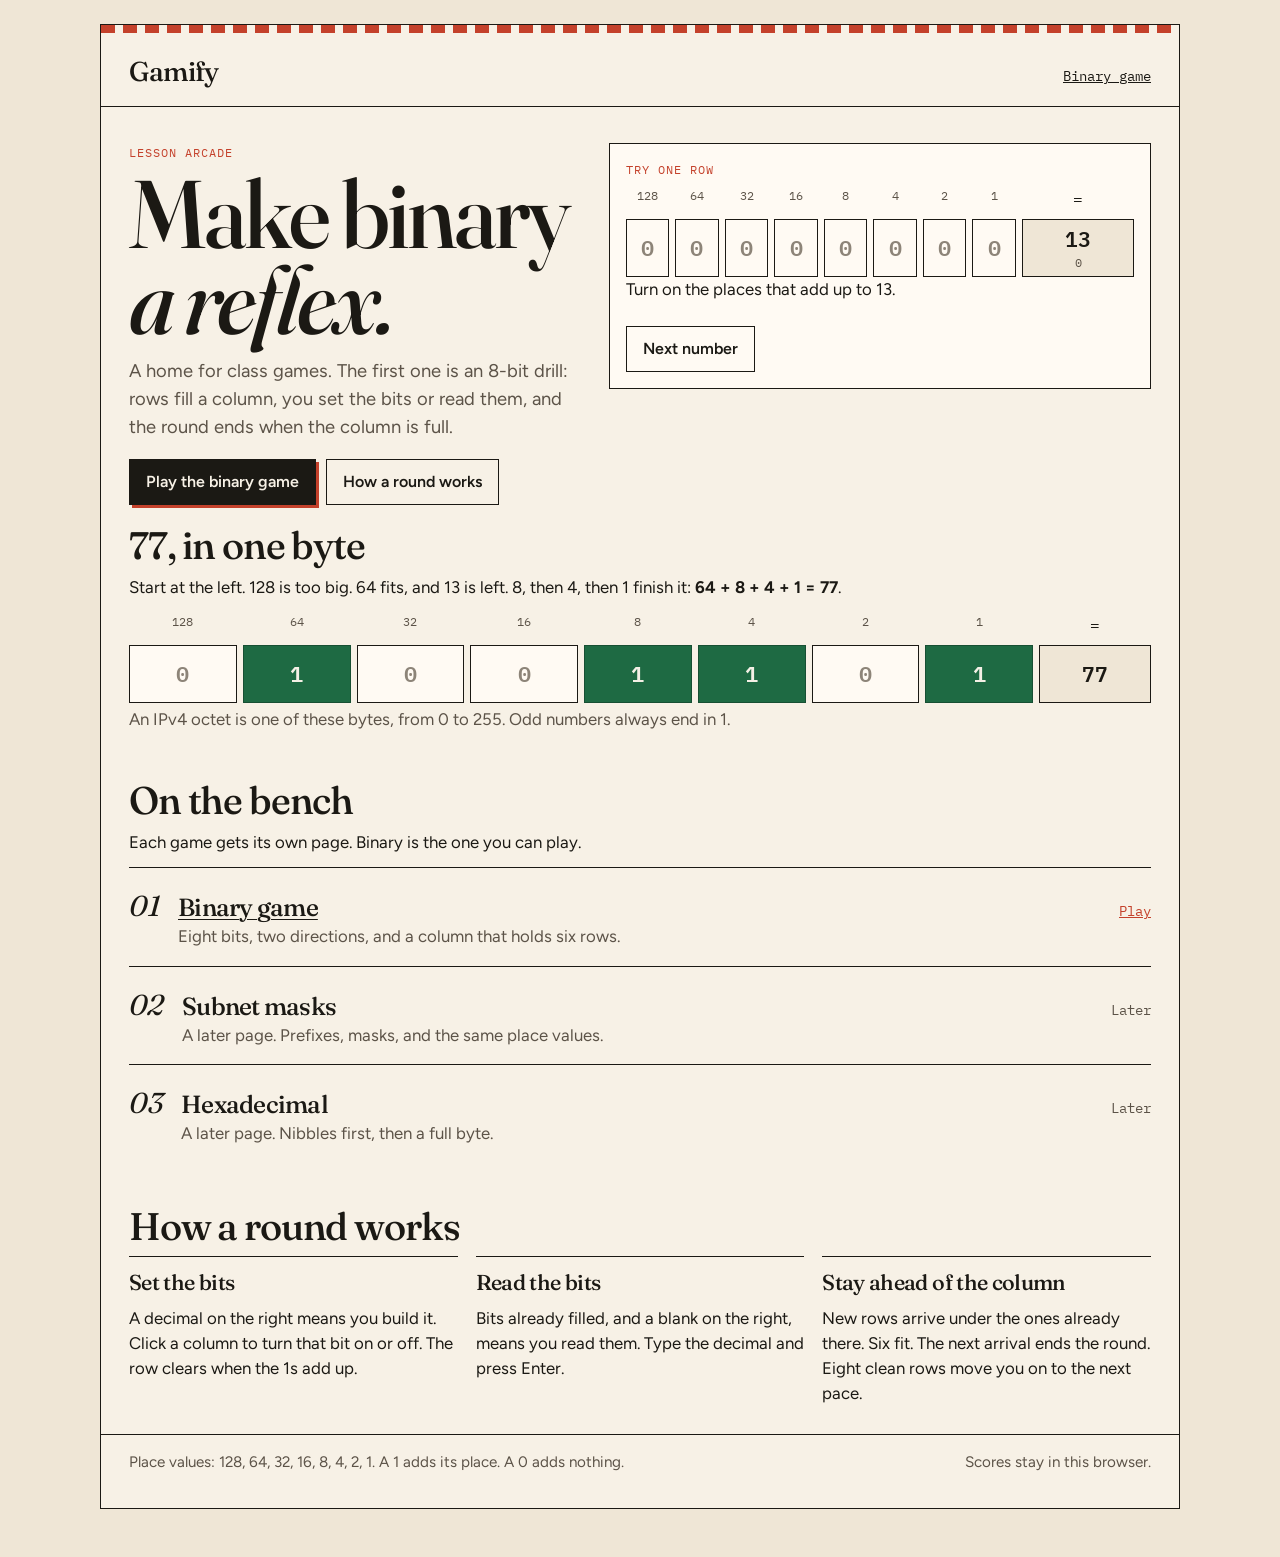
==== index.html @ 8084e0fa "Teach the binary drill on every miss. A wrong pattern stays up with the working written out and one " ====
<!DOCTYPE html>
<html lang="en">
<head>
  <meta charset="utf-8">
  <meta name="viewport" content="width=device-width, initial-scale=1">
  <title>Gamify — lesson games</title>
  <meta name="description" content="Gamify is a home for class games. Start with the 8-bit binary drill: set the bits or read them before the column fills.">
  <link rel="icon" href="favicon.svg" type="image/svg+xml">
  <link rel="preconnect" href="https://fonts.googleapis.com">
  <link rel="preconnect" href="https://fonts.gstatic.com" crossorigin>
  <link href="https://fonts.googleapis.com/css2?family=Figtree:wght@400;600&family=Fraunces:ital,opsz,wght@0,9..144,500;0,9..144,700;1,9..144,500&family=IBM+Plex+Mono:wght@500;600&display=swap" rel="stylesheet">
  <link rel="stylesheet" href="css/site.css">
</head>
<body>
  <a class="skip" href="#try">Skip to the try-it row</a>
  <div class="shell">
    <header class="mast">
      <a class="brand" href="./">Gamify</a>
      <nav aria-label="Lessons">
        <a href="binary/">Binary game</a>
      </nav>
    </header>

    <main>
      <section class="hero">
        <div>
          <p class="kicker">Lesson arcade</p>
          <h1>Make binary <em>a reflex.</em></h1>
          <p class="deck">A home for class games. The first one is an 8-bit drill: rows fill a column, you set the bits or read them, and the round ends when the column is full.</p>
          <div class="actions">
            <a class="button" href="binary/">Play the binary game</a>
            <a class="button secondary" href="#rules">How a round works</a>
          </div>
          <p id="landing-best" class="best-line" hidden></p>
        </div>

        <div class="appliance" id="try">
          <p class="kicker">Try one row</p>
          <div class="ruler" id="demo-ruler" aria-hidden="true"></div>
          <div class="row" id="demo-row"></div>
          <p id="demo-note">Click a bit. A 1 adds its place value.</p>
          <button type="button" class="button secondary" id="demo-next">Next number</button>
        </div>
      </section>

      <section class="section" id="worked">
        <h2>77, in one byte</h2>
        <p>Start at the left. 128 is too big. 64 fits, and 13 is left. 8, then 4, then 1 finish it: <strong>64 + 8 + 4 + 1 = 77</strong>.</p>
        <div class="byte-block">
          <div class="ruler" aria-hidden="true">
            <span class="place">128</span>
            <span class="place">64</span>
            <span class="place">32</span>
            <span class="place">16</span>
            <span class="place">8</span>
            <span class="place">4</span>
            <span class="place">2</span>
            <span class="place">1</span>
            <span class="eq">=</span>
          </div>
          <div class="row static" role="img" aria-label="77 in binary is 0100 1101, which is 64 plus 8 plus 4 plus 1">
            <span class="bit">0</span>
            <span class="bit on">1</span>
            <span class="bit">0</span>
            <span class="bit">0</span>
            <span class="bit on">1</span>
            <span class="bit on">1</span>
            <span class="bit">0</span>
            <span class="bit on">1</span>
            <div class="ticket"><strong class="target">77</strong></div>
          </div>
        </div>
        <p class="caption">An IPv4 octet is one of these bytes, from 0 to 255. Odd numbers always end in 1.</p>
      </section>

      <section class="section" aria-labelledby="bench-title">
        <h2 id="bench-title">On the bench</h2>
        <p>Each game gets its own page. Binary is the one you can play.</p>
        <ol class="bench">
          <li>
            <span class="index">01</span>
            <div>
              <h3><a href="binary/">Binary game</a></h3>
              <p>Eight bits, two directions, and a column that holds six rows.</p>
            </div>
            <a class="go" href="binary/">Play</a>
          </li>
          <li>
            <span class="index">02</span>
            <div>
              <h3>Subnet masks</h3>
              <p>A later page. Prefixes, masks, and the same place values.</p>
            </div>
            <span class="later">Later</span>
          </li>
          <li>
            <span class="index">03</span>
            <div>
              <h3>Hexadecimal</h3>
              <p>A later page. Nibbles first, then a full byte.</p>
            </div>
            <span class="later">Later</span>
          </li>
        </ol>
      </section>

      <section class="section rules" id="rules">
        <h2>How a round works</h2>
        <ol class="steps">
          <li>
            <strong>Set the bits</strong>
            A decimal on the right means you build it. Click a column to turn that bit on or off. The row clears when the 1s add up.
          </li>
          <li>
            <strong>Read the bits</strong>
            Bits already filled, and a blank on the right, means you read them. Type the decimal and press Enter.
          </li>
          <li>
            <strong>Stay ahead of the column</strong>
            New rows arrive under the ones already there. Six fit. The next arrival ends the round. Eight clean rows move you on to the next pace.
          </li>
        </ol>
      </section>
    </main>

    <footer class="colophon">
      <p>Place values: 128, 64, 32, 16, 8, 4, 2, 1. A 1 adds its place. A 0 adds nothing.</p>
      <p>Scores stay in this browser.</p>
    </footer>
  </div>
  <noscript>The try-it row and the game need JavaScript. The worked example above still shows how 77 is written in binary.</noscript>
  <script src="js/binary-logic.js"></script>
  <script src="js/landing.js"></script>
</body>
</html>
---- css/site.css ----
:root {
  --paper: #efe6d6;
  --sheet: #f7f1e6;
  --ink: #1b1914;
  --ink-soft: #5c5348;
  --stamp: #c4412b;
  --moss: #1e6a43;
  --moss-ink: #f4f0e6;
  --ticket: #fffaf3;
  --line: rgba(27, 25, 20, 0.16);
  --serif: "Fraunces", "Iowan Old Style", Palatino, "Palatino Linotype", serif;
  --sans: Figtree, "Avenir Next", "Segoe UI", sans-serif;
  --mono: "IBM Plex Mono", ui-monospace, "SFMono-Regular", Menlo, Consolas, monospace;
  color-scheme: light;
}

*,
*::before,
*::after {
  box-sizing: border-box;
}

[hidden] {
  display: none !important;
}

html {
  scroll-behavior: smooth;
}

body {
  margin: 0;
  background: var(--paper);
  color: var(--ink);
  font-family: var(--sans);
  font-size: 1.05rem;
  line-height: 1.5;
}

::selection {
  background: #f0c1b6;
  color: var(--ink);
}

:focus {
  outline: none;
}

:focus-visible {
  outline: 3px solid var(--stamp);
  outline-offset: 2px;
}

button,
input {
  font: inherit;
  color: inherit;
}

.skip {
  position: absolute;
  left: 12px;
  top: 12px;
  z-index: 10;
  padding: 8px 12px;
  background: var(--ink);
  color: var(--sheet);
  transform: translateY(-150%);
}

.skip:focus {
  transform: none;
}

.shell {
  max-width: 1080px;
  margin: 24px auto 48px;
  background: var(--sheet);
  border: 1.5px solid var(--ink);
  position: relative;
}

.shell::before {
  content: "";
  display: block;
  height: 8px;
  background: repeating-linear-gradient(90deg, var(--stamp) 0 14px, transparent 14px 22px);
}

.mast {
  display: flex;
  justify-content: space-between;
  align-items: baseline;
  gap: 16px;
  padding: 18px 28px 14px;
  border-bottom: 1.5px solid var(--ink);
}

.brand {
  font-family: var(--serif);
  font-size: 1.7rem;
  font-weight: 500;
  letter-spacing: -0.03em;
  color: var(--ink);
  text-decoration: none;
}

.mast nav {
  display: flex;
  gap: 16px;
  font-family: var(--mono);
  font-size: 0.85rem;
}

.mast a {
  color: var(--ink);
}

.mast a[aria-current="page"] {
  color: var(--stamp);
}

.kicker {
  margin: 0 0 8px;
  font-family: var(--mono);
  font-size: 0.78rem;
  letter-spacing: 0.08em;
  text-transform: uppercase;
  color: var(--stamp);
}

h1,
h2,
h3 {
  font-family: var(--serif);
  font-weight: 500;
  letter-spacing: -0.03em;
  line-height: 1.05;
}

h2 {
  margin: 0 0 10px;
  font-size: clamp(1.8rem, 3vw, 2.5rem);
}

h3 {
  margin: 0 0 4px;
  font-size: 1.55rem;
}

p {
  margin: 0 0 12px;
}

.hero {
  display: grid;
  grid-template-columns: minmax(0, 0.9fr) minmax(0, 1.1fr);
  gap: 36px;
  align-items: start;
  padding: 36px 28px 12px;
}

.hero h1 {
  margin: 0 0 16px;
  font-size: clamp(3.4rem, 8vw, 6rem);
  line-height: 0.9;
}

.hero h1 em {
  font-style: italic;
  font-weight: 500;
}

.deck {
  max-width: 38rem;
  font-size: 1.15rem;
  color: var(--ink-soft);
}

.actions {
  display: flex;
  flex-wrap: wrap;
  gap: 10px;
  margin-top: 18px;
}

.button {
  display: inline-flex;
  align-items: center;
  justify-content: center;
  min-height: 46px;
  padding: 0 16px;
  border: 1.5px solid var(--ink);
  background: var(--ink);
  color: var(--sheet);
  text-decoration: none;
  font-family: var(--sans);
  font-weight: 600;
  font-size: 1rem;
  box-shadow: 3px 3px 0 var(--stamp);
  cursor: pointer;
  touch-action: manipulation;
}

.button.secondary,
a.button.secondary {
  background: transparent;
  color: var(--ink);
  box-shadow: none;
}

.button:disabled {
  opacity: 0.4;
  cursor: not-allowed;
  box-shadow: none;
}

.best-line {
  margin-top: 14px;
  font-family: var(--mono);
  font-size: 0.85rem;
}

.tips,
.rules,
.section {
  padding: 8px 28px 28px;
}

.byte-block {
  overflow-x: auto;
  margin: 12px 0 4px;
}

.appliance {
  border: 1.5px solid var(--ink);
  background: var(--ticket);
  padding: 16px;
  overflow-x: auto;
}

.appliance .button {
  margin-top: 12px;
}

.section-head {
  padding: 12px 28px 0;
}

.bench {
  list-style: none;
  margin: 0;
  padding: 0 0 8px;
}

.bench li {
  display: grid;
  grid-template-columns: auto minmax(0, 1fr) auto;
  gap: 18px;
  align-items: baseline;
  border-top: 1.5px solid var(--ink);
  padding: 16px 0;
}

.bench .index {
  font-family: var(--serif);
  font-style: italic;
  font-size: 1.8rem;
}

.bench h3 a {
  color: var(--ink);
  text-decoration-thickness: 1px;
  text-underline-offset: 3px;
}

.bench p {
  margin: 0;
  color: var(--ink-soft);
}

.go,
.later {
  font-family: var(--mono);
  font-size: 0.85rem;
}

.go {
  color: var(--stamp);
}

.later {
  color: var(--ink-soft);
}

.steps {
  display: grid;
  grid-template-columns: repeat(3, minmax(0, 1fr));
  gap: 18px;
  margin: 0;
  padding: 0;
  list-style: none;
}

.steps li {
  border-top: 1.5px solid var(--ink);
  padding-top: 10px;
}

.steps strong {
  display: block;
  font-family: var(--serif);
  font-size: 1.35rem;
  font-weight: 500;
  letter-spacing: -0.03em;
  margin-bottom: 6px;
}

.caption {
  color: var(--ink-soft);
}

.colophon {
  display: flex;
  justify-content: space-between;
  gap: 16px;
  flex-wrap: wrap;
  padding: 16px 28px 22px;
  border-top: 1.5px solid var(--ink);
  color: var(--ink-soft);
  font-size: 0.95rem;
}

.colophon a {
  color: var(--ink);
}

.ruler,
.row {
  display: grid;
  grid-template-columns: repeat(8, minmax(0, 1fr)) minmax(72px, 112px);
  gap: 6px;
  align-items: stretch;
}

.ruler {
  margin: 0 0 8px;
  color: var(--ink-soft);
  font-family: var(--mono);
  font-size: 0.75rem;
  text-align: center;
}

.ruler .place[data-hidden="true"],
.ruler .eq[data-hidden="true"] {
  color: transparent;
  user-select: none;
}

.ruler .eq {
  align-self: end;
  color: var(--ink);
  font-size: 1rem;
}

.bit {
  display: grid;
  place-items: center;
  height: clamp(46px, 6vw, 58px);
  min-width: 0;
  padding: 0;
  border: 1.5px solid var(--ink);
  background: var(--ticket);
  color: #8d8478;
  font-family: var(--mono);
  font-size: clamp(1rem, 2vw, 1.35rem);
  font-weight: 600;
  line-height: 1;
  touch-action: manipulation;
}

button.bit {
  cursor: pointer;
}

button.bit:not(:disabled):hover {
  background: #fff;
}

.bit.on {
  background: var(--moss);
  border-color: #174f33;
  color: var(--moss-ink);
}

.bit:disabled,
.ticket input:disabled {
  opacity: 1;
  cursor: default;
}

.ticket {
  min-height: 58px;
  display: flex;
  flex-direction: column;
  align-items: center;
  justify-content: center;
  border: 1.5px solid var(--ink);
  background: var(--paper);
}

.ticket.met,
.sum.met {
  background: #e5f2ea;
}

.target {
  font-family: var(--mono);
  font-size: 1.3rem;
  font-weight: 600;
}

.sum {
  min-height: 1em;
  font-family: var(--mono);
  font-size: 0.75rem;
  color: var(--ink-soft);
}

.sum.over {
  color: var(--stamp);
}

.ticket input {
  width: 100%;
  min-height: 54px;
  border: 0;
  background: transparent;
  text-align: center;
  font-family: var(--mono);
  font-size: 1.3rem;
  padding: 0;
}

.ticket input.wrong {
  color: var(--stamp);
}

.row.selected .ticket {
  box-shadow: inset 0 0 0 2px var(--stamp);
}

.row.entering {
  animation: rise 160ms ease-out;
}

.row.shake {
  animation: shake 180ms ease;
}

.row.clearing {
  animation: clear-row 450ms ease forwards;
  pointer-events: none;
}

.lesson {
  grid-column: 1 / -1;
  margin: 0;
  padding: 4px 2px 0;
  font-family: var(--mono);
  font-size: 0.92rem;
  line-height: 1.35;
  color: var(--stamp);
}

.bit.hint {
  box-shadow: inset 0 0 0 3px var(--moss);
}

.bit.miss {
  box-shadow: inset 0 0 0 3px var(--stamp);
  background: #f6d9d2;
}

.bit.miss.on {
  background: var(--stamp);
  border-color: var(--stamp);
  color: var(--sheet);
}

.guide {
  margin: 0 0 10px;
  padding: 10px 12px;
  border: 1.5px solid var(--moss);
  background: #e5f2ea;
  font-family: var(--serif);
  font-size: 1.45rem;
  letter-spacing: -0.03em;
}

.pace-note,
.best-pace {
  max-width: 36rem;
  color: var(--ink-soft);
}

.weak {
  font-family: var(--mono);
  color: var(--stamp);
}

.setup {
  display: grid;
  grid-template-columns: minmax(0, 0.9fr) minmax(0, 1.1fr);
  gap: 28px;
  padding: 28px 28px 8px;
}

.setup h1 {
  margin: 0 0 10px;
  font-size: clamp(2.6rem, 6vw, 4.4rem);
}

fieldset {
  border: 0;
  margin: 0 0 14px;
  padding: 0;
}

legend {
  margin-bottom: 8px;
  font-family: var(--mono);
  font-size: 0.75rem;
  letter-spacing: 0.08em;
  text-transform: uppercase;
}

.paces {
  display: grid;
  grid-template-columns: repeat(3, minmax(0, 1fr));
  gap: 8px;
}

.pace {
  display: flex;
  gap: 8px;
  align-items: flex-start;
  min-height: 100%;
  padding: 10px;
  border: 1.5px solid var(--ink);
  background: var(--ticket);
  cursor: pointer;
}

.pace strong,
.pace small {
  display: block;
}

.pace small {
  margin-top: 4px;
  color: var(--ink-soft);
  font-size: 0.86rem;
  line-height: 1.35;
}

.pace:has(input:checked) {
  background: var(--ink);
  color: var(--sheet);
}

.pace:has(input:checked) small {
  color: #ddd4c6;
}

.pace input {
  margin-top: 4px;
}

.results {
  margin: 22px 28px 0;
  padding: 16px 18px 8px;
  border: 1.5px solid var(--ink);
  background: var(--ticket);
}

.review {
  list-style: none;
  margin: 0 0 8px;
  padding: 0;
  font-family: var(--mono);
  font-size: 0.95rem;
}

.review li {
  padding: 7px 0;
  border-top: 1px solid var(--line);
}

.review-note {
  margin-bottom: 4px;
  color: var(--ink-soft);
}

.hud {
  position: sticky;
  top: 0;
  z-index: 4;
  display: flex;
  flex-wrap: wrap;
  gap: 12px 18px;
  align-items: flex-end;
  padding: 12px 28px;
  background: rgba(247, 241, 230, 0.96);
  border-bottom: 1px solid var(--line);
}

.stat {
  position: relative;
  display: flex;
  flex-direction: column;
  gap: 2px;
}

.stat span,
.check,
.hud-controls {
  font-family: var(--mono);
  font-size: 0.72rem;
  letter-spacing: 0.06em;
  text-transform: uppercase;
  color: var(--ink-soft);
}

.stat strong {
  font-family: var(--mono);
  font-size: 1.45rem;
  font-weight: 600;
  line-height: 1;
}

.pace-name {
  font-size: 1.05rem;
  letter-spacing: -0.03em;
}

.mult {
  display: block;
  margin-top: 2px;
  font-family: var(--mono);
  font-size: 0.8rem;
  font-style: normal;
  color: var(--ink-soft);
}

.mult.hot {
  color: var(--stamp);
}

.mult.pop {
  animation: bump 420ms ease;
}

.pips {
  display: flex;
  gap: 3px;
  margin-top: 5px;
}

.pip {
  width: 8px;
  height: 8px;
  border: 1px solid var(--ink);
  background: transparent;
}

.pip.on {
  background: var(--ink);
}

.gain {
  position: absolute;
  left: calc(100% + 8px);
  top: 16px;
  opacity: 0;
  font-family: var(--mono);
  font-size: 0.85rem;
  font-style: normal;
  color: var(--moss);
  white-space: nowrap;
  pointer-events: none;
}

.gain.pop {
  animation: float 700ms ease forwards;
}

.hud-controls {
  display: flex;
  flex-wrap: wrap;
  gap: 8px 14px;
  align-items: center;
  justify-content: flex-end;
  margin-left: auto;
  letter-spacing: 0;
  text-transform: none;
  font-size: 0.85rem;
}

.check {
  display: inline-flex;
  gap: 6px;
  align-items: center;
  letter-spacing: 0;
  text-transform: none;
  font-size: 0.85rem;
  color: var(--ink);
}

.hud-controls .button {
  min-height: 36px;
  padding: 0 10px;
  box-shadow: none;
}

.toast {
  flex: 1 0 100%;
  margin: 0;
  font-family: var(--mono);
  font-size: 0.85rem;
  color: var(--moss);
}

.stage {
  padding: 8px 0 12px;
}

.play-layout {
  display: block;
  padding: 16px 28px 8px;
}

.play {
  min-width: 0;
}

.play.full .board-wrap {
  box-shadow: inset 0 0 0 2px var(--stamp);
}

.pressure {
  min-height: 1.3em;
  margin: 0 0 6px;
  font-family: var(--mono);
  font-size: 0.8rem;
  color: var(--ink-soft);
}

.play.full .pressure {
  color: var(--stamp);
}

.meter {
  height: 8px;
  margin-bottom: 10px;
  border: 1px solid var(--ink);
  background: #e6dccb;
  overflow: hidden;
}

body:not([data-status="playing"]) .meter {
  visibility: hidden;
}

.meter span {
  display: block;
  height: 100%;
  width: 100%;
  background: var(--stamp);
  transform: scaleX(0);
  transform-origin: left center;
}

.board-wrap {
  position: relative;
  overflow: visible;
  padding-bottom: 4px;
}

.board {
  display: flex;
  flex-direction: column;
  justify-content: flex-start;
  gap: 8px;
  min-height: 404px;
}

body:not([data-status="playing"]):not([data-status="paused"]) .board {
  min-height: 96px;
}

.empty {
  position: absolute;
  left: 0;
  right: 0;
  top: 40px;
  margin: 0;
  color: var(--ink-soft);
}

.overlay {
  position: absolute;
  inset: 0;
  z-index: 2;
  display: flex;
  align-items: center;
  justify-content: center;
  background: rgba(247, 241, 230, 0.9);
}

.card {
  width: min(100% - 24px, 320px);
  padding: 18px;
  border: 1.5px solid var(--ink);
  background: var(--ticket);
  box-shadow: 4px 4px 0 var(--ink);
}

.card h2 {
  font-size: 2rem;
}

.howto {
  margin: 4px 28px 16px;
  padding: 14px 16px 6px;
  border: 1.5px solid var(--ink);
  background: var(--ticket);
}

.howto h2 {
  font-size: 1.6rem;
}

.howto ol {
  margin: 0 0 10px;
  padding-left: 1.1rem;
}

.howto li + li {
  margin-top: 8px;
}

.keys {
  color: var(--ink-soft);
  font-size: 0.92rem;
}

.keypad {
  position: fixed;
  left: 0;
  right: 0;
  bottom: 0;
  z-index: 20;
  padding: 8px 12px calc(8px + env(safe-area-inset-bottom));
  background: var(--sheet);
  border-top: 1.5px solid var(--ink);
}

body[data-game="binary"] {
  --keypad-space: 292px;
}

body[data-game="binary"] .shell {
  margin-bottom: 0;
  padding-bottom: calc(var(--keypad-space) + 28px);
}

.menu-panel {
  position: fixed;
  right: 12px;
  bottom: calc(var(--keypad-space) + 8px + env(safe-area-inset-bottom));
  z-index: 21;
  display: flex;
  flex-direction: column;
  align-items: stretch;
  gap: 10px;
  width: min(260px, calc(100% - 24px));
  padding: 12px;
  border: 1.5px solid var(--ink);
  background: var(--ticket);
  box-shadow: 4px 4px 0 var(--ink);
}

.menu-panel .button {
  width: 100%;
  box-shadow: none;
}

.moment {
  position: fixed;
  inset: 0;
  z-index: 30;
  display: flex;
  flex-direction: column;
  align-items: center;
  justify-content: center;
  gap: 8px;
  background: rgba(27, 25, 20, 0.72);
  color: var(--sheet);
  text-align: center;
}

.moment .kicker {
  color: #f0c1b6;
}

.moment strong {
  font-family: var(--serif);
  font-weight: 500;
  font-size: clamp(3.2rem, 12vw, 6rem);
  letter-spacing: -0.04em;
  line-height: 0.9;
}

.keypad-grid {
  display: grid;
  grid-template-columns: repeat(3, 1fr);
  gap: 6px;
  max-width: 480px;
  margin: 0 auto;
}

.keypad-grid button {
  height: 46px;
  border: 1.5px solid var(--ink);
  background: var(--ticket);
  font-family: var(--mono);
  font-size: 1.05rem;
  cursor: pointer;
  touch-action: manipulation;
}

.keypad-grid button:not(:disabled):hover {
  background: #fff;
}

.keypad-grid button:disabled {
  opacity: 0.45;
  cursor: not-allowed;
}

.keypad-grid button[data-key="enter"] {
  grid-column: 1 / -1;
  background: var(--ink);
  color: var(--sheet);
}

.tips ul {
  margin: 0;
  padding-left: 1.1rem;
  max-width: 40rem;
}

.tips li + li {
  margin-top: 8px;
}

.sr-only {
  position: absolute;
  width: 1px;
  height: 1px;
  padding: 0;
  margin: -1px;
  overflow: hidden;
  clip: rect(0, 0, 0, 0);
  white-space: nowrap;
  border: 0;
}

@keyframes rise {
  from {
    opacity: 0;
    transform: translateY(8px);
  }
  to {
    opacity: 1;
    transform: none;
  }
}

@keyframes shake {
  0%,
  100% { transform: translateX(0); }
  30% { transform: translateX(-5px); }
  70% { transform: translateX(5px); }
}

@keyframes float {
  0% { opacity: 0; transform: translateY(6px); }
  20% { opacity: 1; }
  100% { opacity: 0; transform: translateY(-16px); }
}

@keyframes clear-row {
  to {
    opacity: 0;
    transform: translateY(-10px);
  }
}

@keyframes bump {
  50% { transform: scale(1.28); }
}

@media (max-width: 860px) {
  .hero,
  .setup,
  .play-layout,
  .steps {
    grid-template-columns: 1fr;
  }

  .paces {
    grid-template-columns: 1fr;
  }

  .hud-controls {
    justify-content: flex-start;
  }

  .ruler,
  .row {
    grid-template-columns: repeat(8, minmax(0, 1fr));
  }

  .ticket {
    grid-column: 1 / -1;
    min-height: 52px;
  }

  .ruler .eq {
    display: none;
  }

  .bit {
    height: 68px;
    font-size: 1.45rem;
  }

  .board,
  body:not([data-status="playing"]):not([data-status="paused"]) .board {
    min-height: 0;
  }

  .guide {
    font-size: 1.25rem;
  }

  .play-layout,
  .hud {
    padding-left: 8px;
    padding-right: 8px;
  }

  .ruler,
  .row {
    gap: 4px;
  }

  .shell {
    margin: 0 0 32px;
    border-left: 0;
    border-right: 0;
  }
}

@media (max-width: 640px) {
  .mast,
  .hero,
  .appliance,
  .byte-block,
  .tips,
  .rules,
  .section,
  .section-head,
  .setup,
  .play-layout,
  .colophon,
  .hud {
    padding-left: 16px;
    padding-right: 16px;
  }

  .bench {
    padding-left: 16px;
    padding-right: 16px;
  }

  .bench li {
    grid-template-columns: auto 1fr;
  }

  .bench .go,
  .bench .later {
    grid-column: 2;
  }

  .results {
    margin-left: 16px;
    margin-right: 16px;
  }

  body[data-game="binary"] .play-layout,
  body[data-game="binary"] .hud {
    padding-left: 8px;
    padding-right: 8px;
  }
}

@media (prefers-reduced-motion: reduce) {
  html { scroll-behavior: auto; }

  *,
  *::before,
  *::after {
    animation: none !important;
    transition: none !important;
  }
}
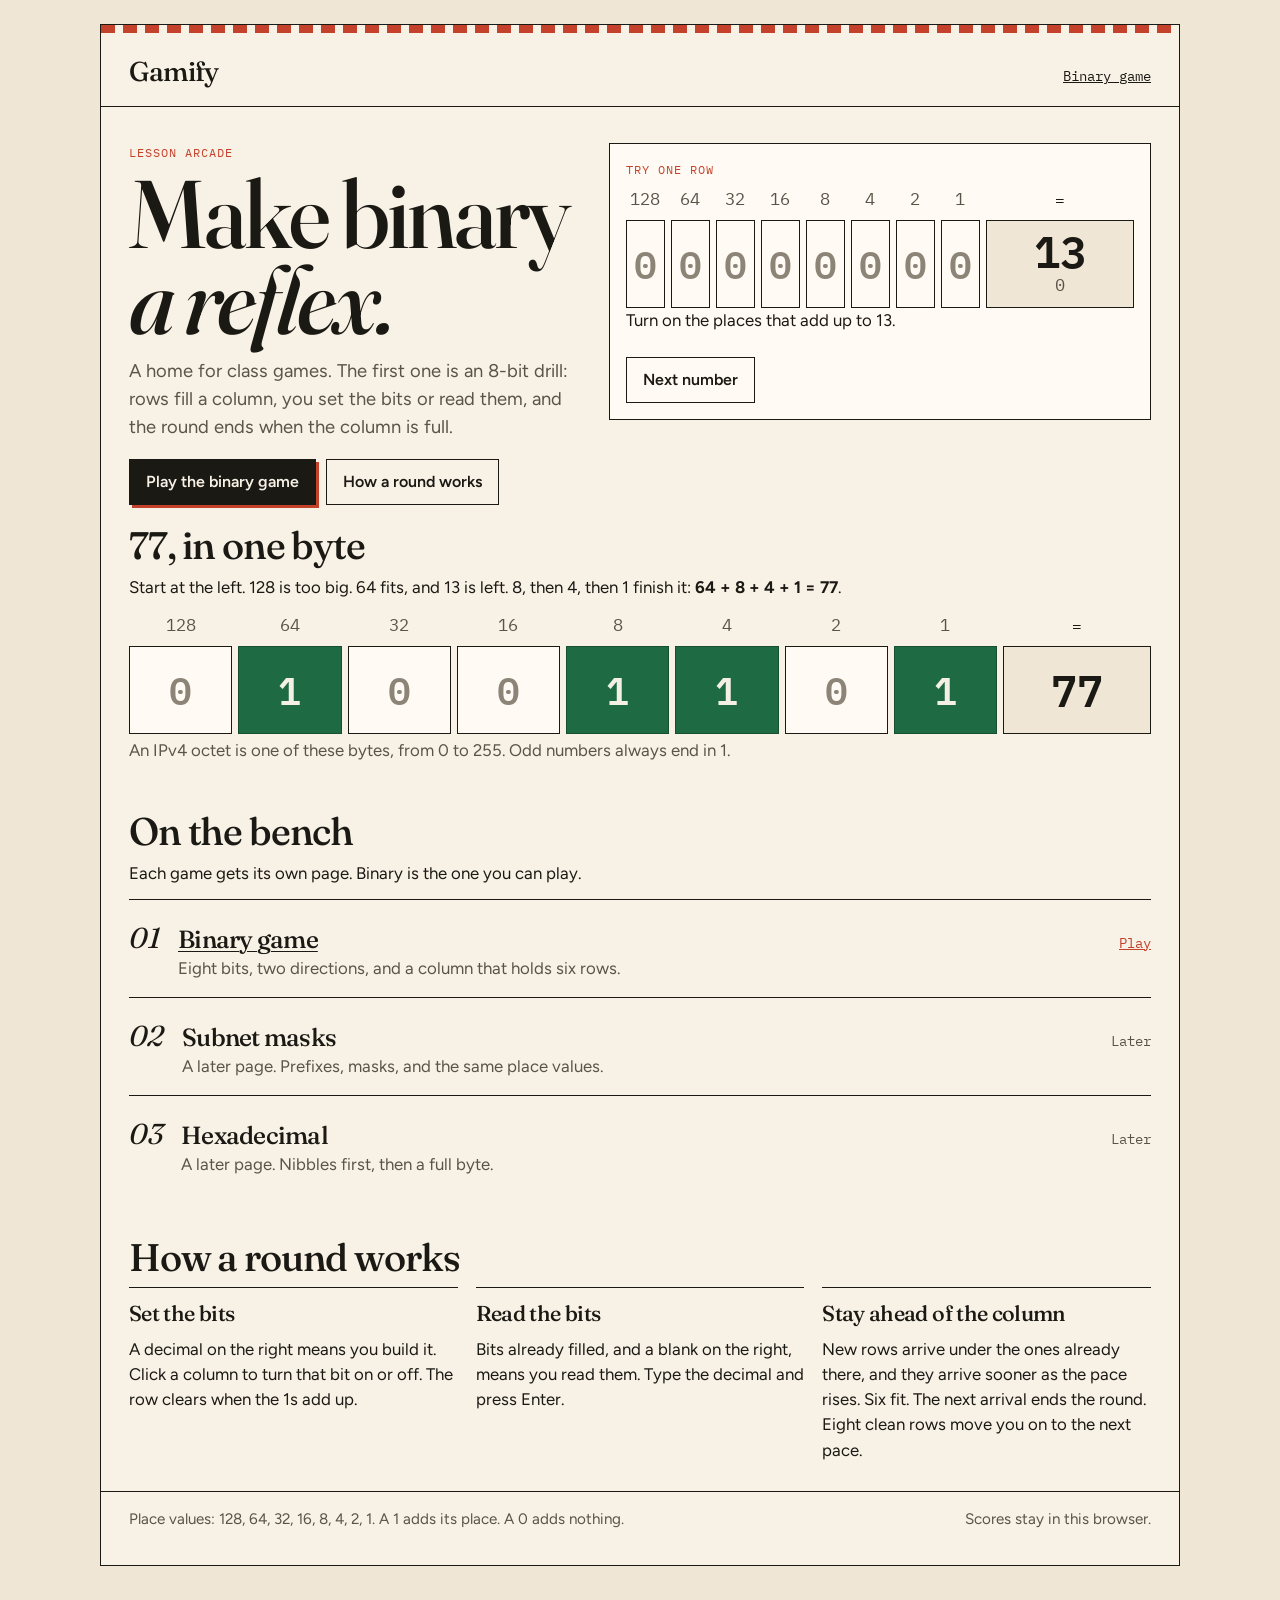
==== commit 5b43224e: "Even out both conversions and tighten the clock. Draw every row uniformly from 0 to 255, split setti" ====
--- a/index.html
+++ b/index.html
@@ -117,7 +117,7 @@
           </li>
           <li>
             <strong>Stay ahead of the column</strong>
-            New rows arrive under the ones already there. Six fit. The next arrival ends the round. Eight clean rows move you on to the next pace.
+            New rows arrive under the ones already there, and they arrive sooner as the pace rises. Six fit. The next arrival ends the round. Eight clean rows move you on to the next pace.
           </li>
         </ol>
       </section>
--- a/css/site.css
+++ b/css/site.css
@@ -338,7 +338,7 @@
 .ruler,
 .row {
   display: grid;
-  grid-template-columns: repeat(8, minmax(0, 1fr)) minmax(72px, 112px);
+  grid-template-columns: repeat(8, minmax(0, 1fr)) minmax(96px, 148px);
   gap: 6px;
   align-items: stretch;
 }
@@ -347,7 +347,7 @@
   margin: 0 0 8px;
   color: var(--ink-soft);
   font-family: var(--mono);
-  font-size: 0.75rem;
+  font-size: 1.05rem;
   text-align: center;
 }
 
@@ -366,14 +366,14 @@
 .bit {
   display: grid;
   place-items: center;
-  height: clamp(46px, 6vw, 58px);
+  height: clamp(68px, 10vw, 88px);
   min-width: 0;
   padding: 0;
   border: 1.5px solid var(--ink);
   background: var(--ticket);
   color: #8d8478;
   font-family: var(--mono);
-  font-size: clamp(1rem, 2vw, 1.35rem);
+  font-size: clamp(1.7rem, 3.4vw, 2.35rem);
   font-weight: 600;
   line-height: 1;
   touch-action: manipulation;
@@ -400,7 +400,7 @@
 }
 
 .ticket {
-  min-height: 58px;
+  min-height: 80px;
   display: flex;
   flex-direction: column;
   align-items: center;
@@ -416,14 +416,15 @@
 
 .target {
   font-family: var(--mono);
-  font-size: 1.3rem;
+  font-size: clamp(2rem, 4vw, 2.75rem);
   font-weight: 600;
+  line-height: 1;
 }
 
 .sum {
   min-height: 1em;
   font-family: var(--mono);
-  font-size: 0.75rem;
+  font-size: 1.05rem;
   color: var(--ink-soft);
 }
 
@@ -433,12 +434,13 @@
 
 .ticket input {
   width: 100%;
-  min-height: 54px;
+  min-height: 76px;
   border: 0;
   background: transparent;
   text-align: center;
   font-family: var(--mono);
-  font-size: 1.3rem;
+  font-size: clamp(2rem, 4vw, 2.75rem);
+  font-weight: 600;
   padding: 0;
 }
 
@@ -468,7 +470,7 @@
   margin: 0;
   padding: 4px 2px 0;
   font-family: var(--mono);
-  font-size: 0.92rem;
+  font-size: 1.05rem;
   line-height: 1.35;
   color: var(--stamp);
 }
@@ -634,7 +636,7 @@
 
 .stat strong {
   font-family: var(--mono);
-  font-size: 1.45rem;
+  font-size: 1.9rem;
   font-weight: 600;
   line-height: 1;
 }
@@ -696,6 +698,7 @@
 }
 
 .hud-controls {
+  position: relative;
   display: flex;
   flex-wrap: wrap;
   gap: 8px 14px;
@@ -855,36 +858,16 @@
   font-size: 0.92rem;
 }
 
-.keypad {
-  position: fixed;
-  left: 0;
+.menu-panel {
+  position: absolute;
+  top: calc(100% + 8px);
   right: 0;
-  bottom: 0;
-  z-index: 20;
-  padding: 8px 12px calc(8px + env(safe-area-inset-bottom));
-  background: var(--sheet);
-  border-top: 1.5px solid var(--ink);
-}
-
-body[data-game="binary"] {
-  --keypad-space: 292px;
-}
-
-body[data-game="binary"] .shell {
-  margin-bottom: 0;
-  padding-bottom: calc(var(--keypad-space) + 28px);
-}
-
-.menu-panel {
-  position: fixed;
-  right: 12px;
-  bottom: calc(var(--keypad-space) + 8px + env(safe-area-inset-bottom));
   z-index: 21;
   display: flex;
   flex-direction: column;
   align-items: stretch;
   gap: 10px;
-  width: min(260px, calc(100% - 24px));
+  width: min(260px, calc(100vw - 24px));
   padding: 12px;
   border: 1.5px solid var(--ink);
   background: var(--ticket);
@@ -920,39 +903,6 @@
   font-size: clamp(3.2rem, 12vw, 6rem);
   letter-spacing: -0.04em;
   line-height: 0.9;
-}
-
-.keypad-grid {
-  display: grid;
-  grid-template-columns: repeat(3, 1fr);
-  gap: 6px;
-  max-width: 480px;
-  margin: 0 auto;
-}
-
-.keypad-grid button {
-  height: 46px;
-  border: 1.5px solid var(--ink);
-  background: var(--ticket);
-  font-family: var(--mono);
-  font-size: 1.05rem;
-  cursor: pointer;
-  touch-action: manipulation;
-}
-
-.keypad-grid button:not(:disabled):hover {
-  background: #fff;
-}
-
-.keypad-grid button:disabled {
-  opacity: 0.45;
-  cursor: not-allowed;
-}
-
-.keypad-grid button[data-key="enter"] {
-  grid-column: 1 / -1;
-  background: var(--ink);
-  color: var(--sheet);
 }
 
 .tips ul {
@@ -1035,7 +985,20 @@
 
   .ticket {
     grid-column: 1 / -1;
-    min-height: 52px;
+    min-height: 72px;
+  }
+
+  .ticket input {
+    min-height: 68px;
+    font-size: 2.5rem;
+  }
+
+  .target {
+    font-size: 2.5rem;
+  }
+
+  .ruler {
+    font-size: 1rem;
   }
 
   .ruler .eq {
@@ -1043,8 +1006,8 @@
   }
 
   .bit {
-    height: 68px;
-    font-size: 1.45rem;
+    height: 80px;
+    font-size: 2.15rem;
   }
 
   .board,
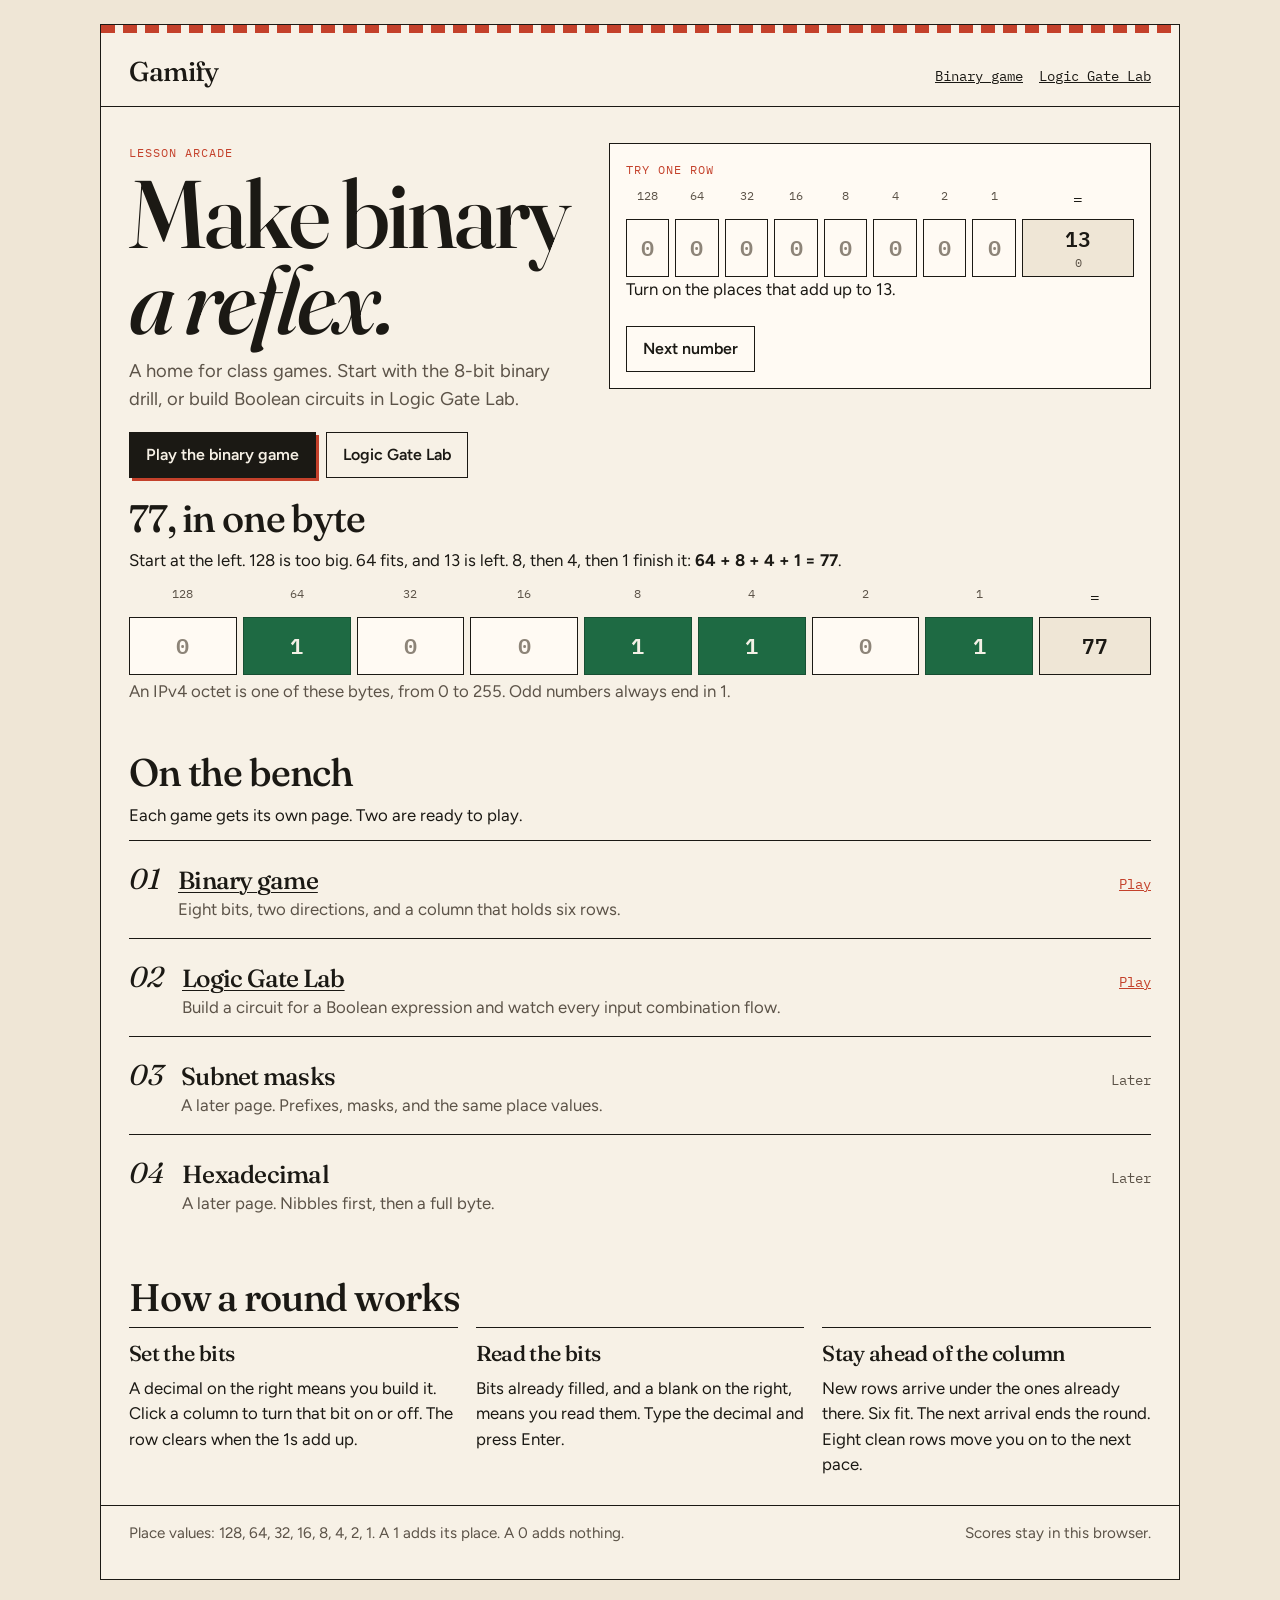
==== commit e87c2f0c: "Add Logic Gate Lab beside the binary drill. Students build a circuit for a Boolean expression, watch" ====
--- a/index.html
+++ b/index.html
@@ -18,6 +18,7 @@
       <a class="brand" href="./">Gamify</a>
       <nav aria-label="Lessons">
         <a href="binary/">Binary game</a>
+        <a href="gates/">Logic Gate Lab</a>
       </nav>
     </header>
 
@@ -26,10 +27,10 @@
         <div>
           <p class="kicker">Lesson arcade</p>
           <h1>Make binary <em>a reflex.</em></h1>
-          <p class="deck">A home for class games. The first one is an 8-bit drill: rows fill a column, you set the bits or read them, and the round ends when the column is full.</p>
+          <p class="deck">A home for class games. Start with the 8-bit binary drill, or build Boolean circuits in Logic Gate Lab.</p>
           <div class="actions">
             <a class="button" href="binary/">Play the binary game</a>
-            <a class="button secondary" href="#rules">How a round works</a>
+            <a class="button secondary" href="gates/">Logic Gate Lab</a>
           </div>
           <p id="landing-best" class="best-line" hidden></p>
         </div>
@@ -75,7 +76,7 @@
 
       <section class="section" aria-labelledby="bench-title">
         <h2 id="bench-title">On the bench</h2>
-        <p>Each game gets its own page. Binary is the one you can play.</p>
+        <p>Each game gets its own page. Two are ready to play.</p>
         <ol class="bench">
           <li>
             <span class="index">01</span>
@@ -88,13 +89,21 @@
           <li>
             <span class="index">02</span>
             <div>
+              <h3><a href="gates/">Logic Gate Lab</a></h3>
+              <p>Build a circuit for a Boolean expression and watch every input combination flow.</p>
+            </div>
+            <a class="go" href="gates/">Play</a>
+          </li>
+          <li>
+            <span class="index">03</span>
+            <div>
               <h3>Subnet masks</h3>
               <p>A later page. Prefixes, masks, and the same place values.</p>
             </div>
             <span class="later">Later</span>
           </li>
           <li>
-            <span class="index">03</span>
+            <span class="index">04</span>
             <div>
               <h3>Hexadecimal</h3>
               <p>A later page. Nibbles first, then a full byte.</p>
@@ -117,7 +126,7 @@
           </li>
           <li>
             <strong>Stay ahead of the column</strong>
-            New rows arrive under the ones already there, and they arrive sooner as the pace rises. Six fit. The next arrival ends the round. Eight clean rows move you on to the next pace.
+            New rows arrive under the ones already there. Six fit. The next arrival ends the round. Eight clean rows move you on to the next pace.
           </li>
         </ol>
       </section>
--- a/css/site.css
+++ b/css/site.css
@@ -338,7 +338,7 @@
 .ruler,
 .row {
   display: grid;
-  grid-template-columns: repeat(8, minmax(0, 1fr)) minmax(96px, 148px);
+  grid-template-columns: repeat(8, minmax(0, 1fr)) minmax(72px, 112px);
   gap: 6px;
   align-items: stretch;
 }
@@ -347,7 +347,7 @@
   margin: 0 0 8px;
   color: var(--ink-soft);
   font-family: var(--mono);
-  font-size: 1.05rem;
+  font-size: 0.75rem;
   text-align: center;
 }
 
@@ -366,14 +366,14 @@
 .bit {
   display: grid;
   place-items: center;
-  height: clamp(68px, 10vw, 88px);
+  height: clamp(46px, 6vw, 58px);
   min-width: 0;
   padding: 0;
   border: 1.5px solid var(--ink);
   background: var(--ticket);
   color: #8d8478;
   font-family: var(--mono);
-  font-size: clamp(1.7rem, 3.4vw, 2.35rem);
+  font-size: clamp(1rem, 2vw, 1.35rem);
   font-weight: 600;
   line-height: 1;
   touch-action: manipulation;
@@ -400,7 +400,7 @@
 }
 
 .ticket {
-  min-height: 80px;
+  min-height: 58px;
   display: flex;
   flex-direction: column;
   align-items: center;
@@ -416,15 +416,14 @@
 
 .target {
   font-family: var(--mono);
-  font-size: clamp(2rem, 4vw, 2.75rem);
+  font-size: 1.3rem;
   font-weight: 600;
-  line-height: 1;
 }
 
 .sum {
   min-height: 1em;
   font-family: var(--mono);
-  font-size: 1.05rem;
+  font-size: 0.75rem;
   color: var(--ink-soft);
 }
 
@@ -434,13 +433,12 @@
 
 .ticket input {
   width: 100%;
-  min-height: 76px;
+  min-height: 54px;
   border: 0;
   background: transparent;
   text-align: center;
   font-family: var(--mono);
-  font-size: clamp(2rem, 4vw, 2.75rem);
-  font-weight: 600;
+  font-size: 1.3rem;
   padding: 0;
 }
 
@@ -470,7 +468,7 @@
   margin: 0;
   padding: 4px 2px 0;
   font-family: var(--mono);
-  font-size: 1.05rem;
+  font-size: 0.92rem;
   line-height: 1.35;
   color: var(--stamp);
 }
@@ -636,7 +634,7 @@
 
 .stat strong {
   font-family: var(--mono);
-  font-size: 1.9rem;
+  font-size: 1.45rem;
   font-weight: 600;
   line-height: 1;
 }
@@ -698,7 +696,6 @@
 }
 
 .hud-controls {
-  position: relative;
   display: flex;
   flex-wrap: wrap;
   gap: 8px 14px;
@@ -858,16 +855,36 @@
   font-size: 0.92rem;
 }
 
+.keypad {
+  position: fixed;
+  left: 0;
+  right: 0;
+  bottom: 0;
+  z-index: 20;
+  padding: 8px 12px calc(8px + env(safe-area-inset-bottom));
+  background: var(--sheet);
+  border-top: 1.5px solid var(--ink);
+}
+
+body[data-game="binary"] {
+  --keypad-space: 292px;
+}
+
+body[data-game="binary"] .shell {
+  margin-bottom: 0;
+  padding-bottom: calc(var(--keypad-space) + 28px);
+}
+
 .menu-panel {
-  position: absolute;
-  top: calc(100% + 8px);
-  right: 0;
+  position: fixed;
+  right: 12px;
+  bottom: calc(var(--keypad-space) + 8px + env(safe-area-inset-bottom));
   z-index: 21;
   display: flex;
   flex-direction: column;
   align-items: stretch;
   gap: 10px;
-  width: min(260px, calc(100vw - 24px));
+  width: min(260px, calc(100% - 24px));
   padding: 12px;
   border: 1.5px solid var(--ink);
   background: var(--ticket);
@@ -903,6 +920,39 @@
   font-size: clamp(3.2rem, 12vw, 6rem);
   letter-spacing: -0.04em;
   line-height: 0.9;
+}
+
+.keypad-grid {
+  display: grid;
+  grid-template-columns: repeat(3, 1fr);
+  gap: 6px;
+  max-width: 480px;
+  margin: 0 auto;
+}
+
+.keypad-grid button {
+  height: 46px;
+  border: 1.5px solid var(--ink);
+  background: var(--ticket);
+  font-family: var(--mono);
+  font-size: 1.05rem;
+  cursor: pointer;
+  touch-action: manipulation;
+}
+
+.keypad-grid button:not(:disabled):hover {
+  background: #fff;
+}
+
+.keypad-grid button:disabled {
+  opacity: 0.45;
+  cursor: not-allowed;
+}
+
+.keypad-grid button[data-key="enter"] {
+  grid-column: 1 / -1;
+  background: var(--ink);
+  color: var(--sheet);
 }
 
 .tips ul {
@@ -985,20 +1035,7 @@
 
   .ticket {
     grid-column: 1 / -1;
-    min-height: 72px;
-  }
-
-  .ticket input {
-    min-height: 68px;
-    font-size: 2.5rem;
-  }
-
-  .target {
-    font-size: 2.5rem;
-  }
-
-  .ruler {
-    font-size: 1rem;
+    min-height: 52px;
   }
 
   .ruler .eq {
@@ -1006,8 +1043,8 @@
   }
 
   .bit {
-    height: 80px;
-    font-size: 2.15rem;
+    height: 68px;
+    font-size: 1.45rem;
   }
 
   .board,
@@ -1080,6 +1117,655 @@
   }
 }
 
+/* ——— Logic Gate Lab ——— */
+
+.gate-setup .gate-levels {
+  grid-template-columns: repeat(2, minmax(0, 1fr));
+}
+
+.gate-setup .pace.locked {
+  opacity: 0.72;
+  background: #efe6d6;
+}
+
+.unlock-meter {
+  margin: 12px 0 8px;
+}
+
+.unlock-track {
+  height: 8px;
+  border: 1px solid var(--ink);
+  background: #e6dccb;
+  overflow: hidden;
+  margin-bottom: 6px;
+}
+
+.unlock-track span {
+  display: block;
+  height: 100%;
+  width: 100%;
+  background: var(--moss);
+  transform: scaleX(0);
+  transform-origin: left center;
+  transition: transform 240ms ease;
+}
+
+.unlock-meter p,
+.session-unlock {
+  margin: 0;
+  font-family: var(--mono);
+  font-size: 0.85rem;
+  color: var(--ink-soft);
+}
+
+.session-unlock {
+  margin-top: 10px;
+}
+
+.pace-check {
+  display: inline-flex;
+  gap: 8px;
+  align-items: flex-start;
+  margin-bottom: 12px;
+}
+
+.gate-stage {
+  position: relative;
+}
+
+.gate-layout {
+  display: grid;
+  grid-template-columns: minmax(0, 1.4fr) minmax(240px, 0.8fr);
+  gap: 22px;
+  padding: 16px 28px 20px;
+}
+
+.expr-banner {
+  padding: 14px 16px;
+  border: 1.5px solid var(--ink);
+  background: var(--ticket);
+  margin-bottom: 12px;
+}
+
+.expr {
+  margin: 0;
+  font-family: var(--mono);
+  font-size: clamp(1.15rem, 3vw, 1.65rem);
+  font-weight: 600;
+  letter-spacing: -0.02em;
+  line-height: 1.25;
+  word-break: break-word;
+}
+
+.hint-line {
+  margin: 8px 0 0;
+  font-family: var(--mono);
+  font-size: 0.9rem;
+  color: var(--moss);
+}
+
+.bench-tools {
+  display: flex;
+  flex-wrap: wrap;
+  gap: 10px 14px;
+  align-items: center;
+  justify-content: space-between;
+  margin-bottom: 10px;
+}
+
+.palette {
+  display: flex;
+  flex-wrap: wrap;
+  gap: 6px;
+}
+
+.chip {
+  display: inline-flex;
+  align-items: center;
+  min-height: 30px;
+  padding: 0 10px;
+  border: 1.5px solid var(--ink);
+  font-family: var(--mono);
+  font-size: 0.8rem;
+  font-weight: 600;
+  background: var(--ticket);
+}
+
+.chip.input-chip {
+  background: #e8f0ea;
+}
+
+.chip.gate-chip {
+  background: #f7ebe6;
+}
+
+.bench-actions {
+  display: flex;
+  flex-wrap: wrap;
+  gap: 6px;
+}
+
+.bench-actions .button {
+  min-height: 38px;
+  box-shadow: none;
+}
+
+.circuit-board {
+  position: relative;
+  border: 1.5px solid var(--ink);
+  background:
+    linear-gradient(180deg, rgba(255, 250, 243, 0.9), rgba(239, 230, 214, 0.55)),
+    repeating-linear-gradient(
+      90deg,
+      transparent 0,
+      transparent 19px,
+      rgba(27, 25, 20, 0.04) 19px,
+      rgba(27, 25, 20, 0.04) 20px
+    ),
+    repeating-linear-gradient(
+      0deg,
+      transparent 0,
+      transparent 19px,
+      rgba(27, 25, 20, 0.04) 19px,
+      rgba(27, 25, 20, 0.04) 20px
+    );
+  min-height: 220px;
+  padding: 16px;
+  overflow: hidden;
+}
+
+.circuit-board.pulse .wire[data-signal="1"] {
+  animation: wire-pulse 700ms ease;
+}
+
+.circuit-board.pulse .gate-node[data-signal="1"] .gate-head {
+  animation: gate-flash 700ms ease;
+}
+
+.circuit-scroll {
+  display: flex;
+  flex-wrap: wrap;
+  align-items: center;
+  gap: 12px 18px;
+  overflow-x: auto;
+  padding-bottom: 4px;
+}
+
+.circuit-tree {
+  display: flex;
+  align-items: center;
+  min-width: 0;
+}
+
+.lamp-wrap {
+  display: flex;
+  align-items: center;
+  gap: 8px;
+  margin-left: auto;
+}
+
+.wire-out {
+  width: 28px;
+  height: 3px;
+  background: var(--ink);
+  opacity: 0.35;
+}
+
+.lamp {
+  position: relative;
+  width: 72px;
+  height: 72px;
+  border: 1.5px solid var(--ink);
+  border-radius: 50%;
+  background: #d9d0c2;
+  display: grid;
+  place-items: center;
+  flex: 0 0 auto;
+}
+
+.lamp-glass {
+  width: 46px;
+  height: 46px;
+  border-radius: 50%;
+  border: 1.5px solid var(--ink);
+  background: #cfc6b6;
+  box-shadow: inset 0 0 0 2px rgba(255, 255, 255, 0.25);
+}
+
+.lamp[data-on="1"] .lamp-glass {
+  background: #f2d56b;
+  box-shadow:
+    inset 0 0 0 2px rgba(255, 255, 255, 0.35),
+    0 0 0 4px rgba(242, 213, 107, 0.25);
+}
+
+.lamp[data-celebrate="1"] {
+  animation: lamp-pop 900ms ease;
+}
+
+.lamp-label {
+  position: absolute;
+  bottom: -1.4rem;
+  left: 50%;
+  transform: translateX(-50%);
+  font-family: var(--mono);
+  font-size: 0.72rem;
+  letter-spacing: 0.06em;
+  text-transform: uppercase;
+  color: var(--ink-soft);
+}
+
+.port,
+.gate-head {
+  border: 1.5px solid var(--ink);
+  background: var(--ticket);
+  font-family: var(--mono);
+  font-weight: 600;
+  cursor: pointer;
+  touch-action: manipulation;
+}
+
+.port {
+  min-height: 44px;
+  min-width: 44px;
+  padding: 0 12px;
+  font-size: 0.95rem;
+}
+
+.empty-port {
+  border-style: dashed;
+  color: var(--ink-soft);
+  background: rgba(255, 250, 243, 0.7);
+}
+
+.input-node,
+.gate-node {
+  position: relative;
+  display: flex;
+  align-items: center;
+  gap: 8px;
+}
+
+.input-node {
+  flex-direction: column;
+  align-items: stretch;
+}
+
+.input-port {
+  background: #e8f0ea;
+  min-width: 52px;
+}
+
+.gate-node {
+  flex-direction: column;
+  align-items: stretch;
+  gap: 6px;
+  padding: 8px;
+  border: 1.5px solid var(--ink);
+  background: rgba(255, 250, 243, 0.88);
+}
+
+.gate-head {
+  min-height: 40px;
+  padding: 0 12px;
+  background: #f7ebe6;
+  font-size: 0.95rem;
+}
+
+.gate-node[data-op="AND"] .gate-head { background: #e7efe8; }
+.gate-node[data-op="OR"] .gate-head { background: #efe8df; }
+.gate-node[data-op="NOT"] .gate-head { background: #f3e4e0; }
+.gate-node[data-op="XOR"] .gate-head { background: #e4ebf3; }
+.gate-node[data-op="NAND"] .gate-head { background: #ebe7f2; }
+.gate-node[data-op="NOR"] .gate-head { background: #f1e9d8; }
+
+.gate-inputs {
+  display: flex;
+  flex-direction: column;
+  gap: 8px;
+}
+
+.gate-slot {
+  display: flex;
+  align-items: center;
+  gap: 6px;
+}
+
+.wire {
+  position: relative;
+  width: 18px;
+  height: 3px;
+  flex: 0 0 auto;
+  background: #9a9082;
+  overflow: hidden;
+}
+
+.wire[data-signal="0"] {
+  background: #6d655a;
+}
+
+.wire[data-signal="1"] {
+  background: var(--moss);
+}
+
+.wire[data-signal="1"]::after {
+  content: "";
+  position: absolute;
+  inset: 0;
+  background: linear-gradient(90deg, transparent, #c8efd4, transparent);
+  transform: translateX(-100%);
+}
+
+.circuit-board.pulse .wire[data-signal="1"]::after {
+  animation: signal-run 700ms ease;
+}
+
+.signal-bit {
+  position: absolute;
+  right: 6px;
+  top: 6px;
+  min-width: 1.1rem;
+  text-align: center;
+  font-family: var(--mono);
+  font-size: 0.72rem;
+  font-weight: 600;
+  color: var(--ink-soft);
+  pointer-events: none;
+}
+
+.input-node .signal-bit {
+  position: static;
+  margin-top: 2px;
+}
+
+.gate-node[data-signal="1"] .signal-bit,
+.input-node[data-signal="1"] .signal-bit {
+  color: var(--moss);
+}
+
+.gate-node[data-signal="0"] .signal-bit,
+.input-node[data-signal="0"] .signal-bit {
+  color: var(--ink);
+}
+
+.picker {
+  position: absolute;
+  inset: 8px;
+  z-index: 3;
+  display: flex;
+  flex-direction: column;
+  gap: 10px;
+  padding: 14px;
+  border: 1.5px solid var(--ink);
+  background: rgba(247, 241, 230, 0.97);
+  box-shadow: 4px 4px 0 var(--ink);
+}
+
+.picker-grid {
+  display: grid;
+  grid-template-columns: repeat(auto-fill, minmax(120px, 1fr));
+  gap: 6px;
+}
+
+.picker-grid button {
+  min-height: 44px;
+  border: 1.5px solid var(--ink);
+  background: var(--ticket);
+  font-family: var(--mono);
+  font-size: 0.9rem;
+  cursor: pointer;
+  touch-action: manipulation;
+}
+
+.picker-grid button:hover {
+  background: #fff;
+}
+
+.feedback {
+  margin-top: 12px;
+  padding: 12px 14px;
+  border: 1.5px solid var(--ink);
+  background: var(--ticket);
+}
+
+.feedback.ok {
+  background: #e5f2ea;
+}
+
+.feedback.bad {
+  background: #f8ebe7;
+}
+
+.feedback-title {
+  margin: 0 0 6px;
+  font-family: var(--serif);
+  font-size: 1.25rem;
+}
+
+.feedback ul {
+  margin: 0 0 8px;
+  padding-left: 1.1rem;
+  font-family: var(--mono);
+  font-size: 0.88rem;
+}
+
+.feedback .button {
+  margin-top: 4px;
+}
+
+.anim-bar {
+  margin-top: 14px;
+  padding-top: 10px;
+  border-top: 1px solid var(--line);
+}
+
+.anim-status {
+  margin: 0 0 8px;
+  font-family: var(--mono);
+  font-size: 0.9rem;
+  color: var(--ink-soft);
+  min-height: 1.3em;
+}
+
+.anim-controls {
+  display: flex;
+  flex-wrap: wrap;
+  gap: 6px;
+}
+
+.anim-controls .button {
+  min-height: 36px;
+  box-shadow: none;
+}
+
+.gate-side .truth-panel,
+.gate-side .gate-glossary {
+  margin-bottom: 16px;
+}
+
+.truth-wrap {
+  overflow-x: auto;
+  border: 1.5px solid var(--ink);
+  background: var(--ticket);
+}
+
+.truth {
+  width: 100%;
+  border-collapse: collapse;
+  font-family: var(--mono);
+  font-size: 0.92rem;
+}
+
+.truth th,
+.truth td {
+  padding: 8px 10px;
+  border-bottom: 1px solid var(--line);
+  text-align: center;
+}
+
+.truth th {
+  background: #efe6d6;
+  font-weight: 600;
+  font-size: 0.78rem;
+  letter-spacing: 0.04em;
+  text-transform: uppercase;
+}
+
+.truth tr.active {
+  background: #e5f2ea;
+  outline: 2px solid var(--moss);
+  outline-offset: -2px;
+}
+
+.truth tr.mismatch {
+  background: #f8ebe7;
+}
+
+.truth tr.ok .out-cell {
+  color: var(--moss);
+  font-weight: 600;
+}
+
+.truth td[data-bit="1"] {
+  font-weight: 600;
+}
+
+.gate-glossary ul {
+  list-style: none;
+  margin: 0;
+  padding: 0;
+}
+
+.gate-glossary li {
+  padding: 8px 0;
+  border-top: 1px solid var(--line);
+  font-size: 0.92rem;
+  color: var(--ink-soft);
+}
+
+.gate-glossary strong {
+  color: var(--ink);
+  font-family: var(--mono);
+}
+
+.speed-meter {
+  width: 72px;
+  height: 6px;
+  margin-top: 5px;
+  border: 1px solid var(--ink);
+  background: #e6dccb;
+  overflow: hidden;
+}
+
+.speed-meter span {
+  display: block;
+  height: 100%;
+  width: 100%;
+  background: var(--stamp);
+  transform-origin: left center;
+  transform: scaleX(1);
+}
+
+.celebrate {
+  position: relative;
+  margin-top: 10px;
+  min-height: 0;
+}
+
+.celebrate-banner {
+  margin: 0;
+  padding: 10px 14px;
+  border: 1.5px solid var(--ink);
+  background: var(--moss);
+  color: var(--moss-ink);
+  font-family: var(--serif);
+  font-size: 1.6rem;
+  text-align: center;
+}
+
+.celebrate.show .celebrate-banner {
+  animation: banner-in 500ms ease;
+}
+
+.celebrate.show::before,
+.celebrate.show::after {
+  content: "";
+  position: absolute;
+  top: 50%;
+  width: 8px;
+  height: 8px;
+  border: 1.5px solid var(--stamp);
+  background: #f2d56b;
+  animation: spark 700ms ease forwards;
+}
+
+.celebrate.show::before { left: 12%; }
+.celebrate.show::after { right: 12%; animation-delay: 80ms; }
+
+.unlock-overlay .unlock-card {
+  text-align: left;
+}
+
+.unlock-card h2 {
+  color: var(--stamp);
+}
+
+@keyframes wire-pulse {
+  0%, 100% { filter: none; }
+  40% { filter: brightness(1.25); }
+}
+
+@keyframes signal-run {
+  to { transform: translateX(100%); }
+}
+
+@keyframes gate-flash {
+  0%, 100% { transform: none; }
+  35% { transform: scale(1.04); background: #fff; }
+}
+
+@keyframes lamp-pop {
+  0%, 100% { transform: scale(1); }
+  40% { transform: scale(1.08); }
+}
+
+@keyframes banner-in {
+  from { opacity: 0; transform: translateY(8px); }
+  to { opacity: 1; transform: none; }
+}
+
+@keyframes spark {
+  0% { opacity: 0; transform: translateY(0) scale(0.6); }
+  30% { opacity: 1; }
+  100% { opacity: 0; transform: translateY(-18px) scale(1.2); }
+}
+
+@media (max-width: 860px) {
+  .gate-layout,
+  .gate-setup .gate-levels {
+    grid-template-columns: 1fr;
+  }
+
+  .lamp-wrap {
+    margin-left: 0;
+  }
+}
+
+@media (max-width: 640px) {
+  .gate-layout {
+    padding-left: 16px;
+    padding-right: 16px;
+  }
+
+  .bench-actions {
+    width: 100%;
+  }
+
+  .bench-actions .button {
+    flex: 1 1 auto;
+  }
+}
+
 @media (prefers-reduced-motion: reduce) {
   html { scroll-behavior: auto; }
 
@@ -1089,4 +1775,13 @@
     animation: none !important;
     transition: none !important;
   }
-}
+
+  .celebrate.show::before,
+  .celebrate.show::after {
+    display: none;
+  }
+
+  .lamp[data-on="1"] .lamp-glass {
+    box-shadow: inset 0 0 0 2px rgba(255, 255, 255, 0.35);
+  }
+}
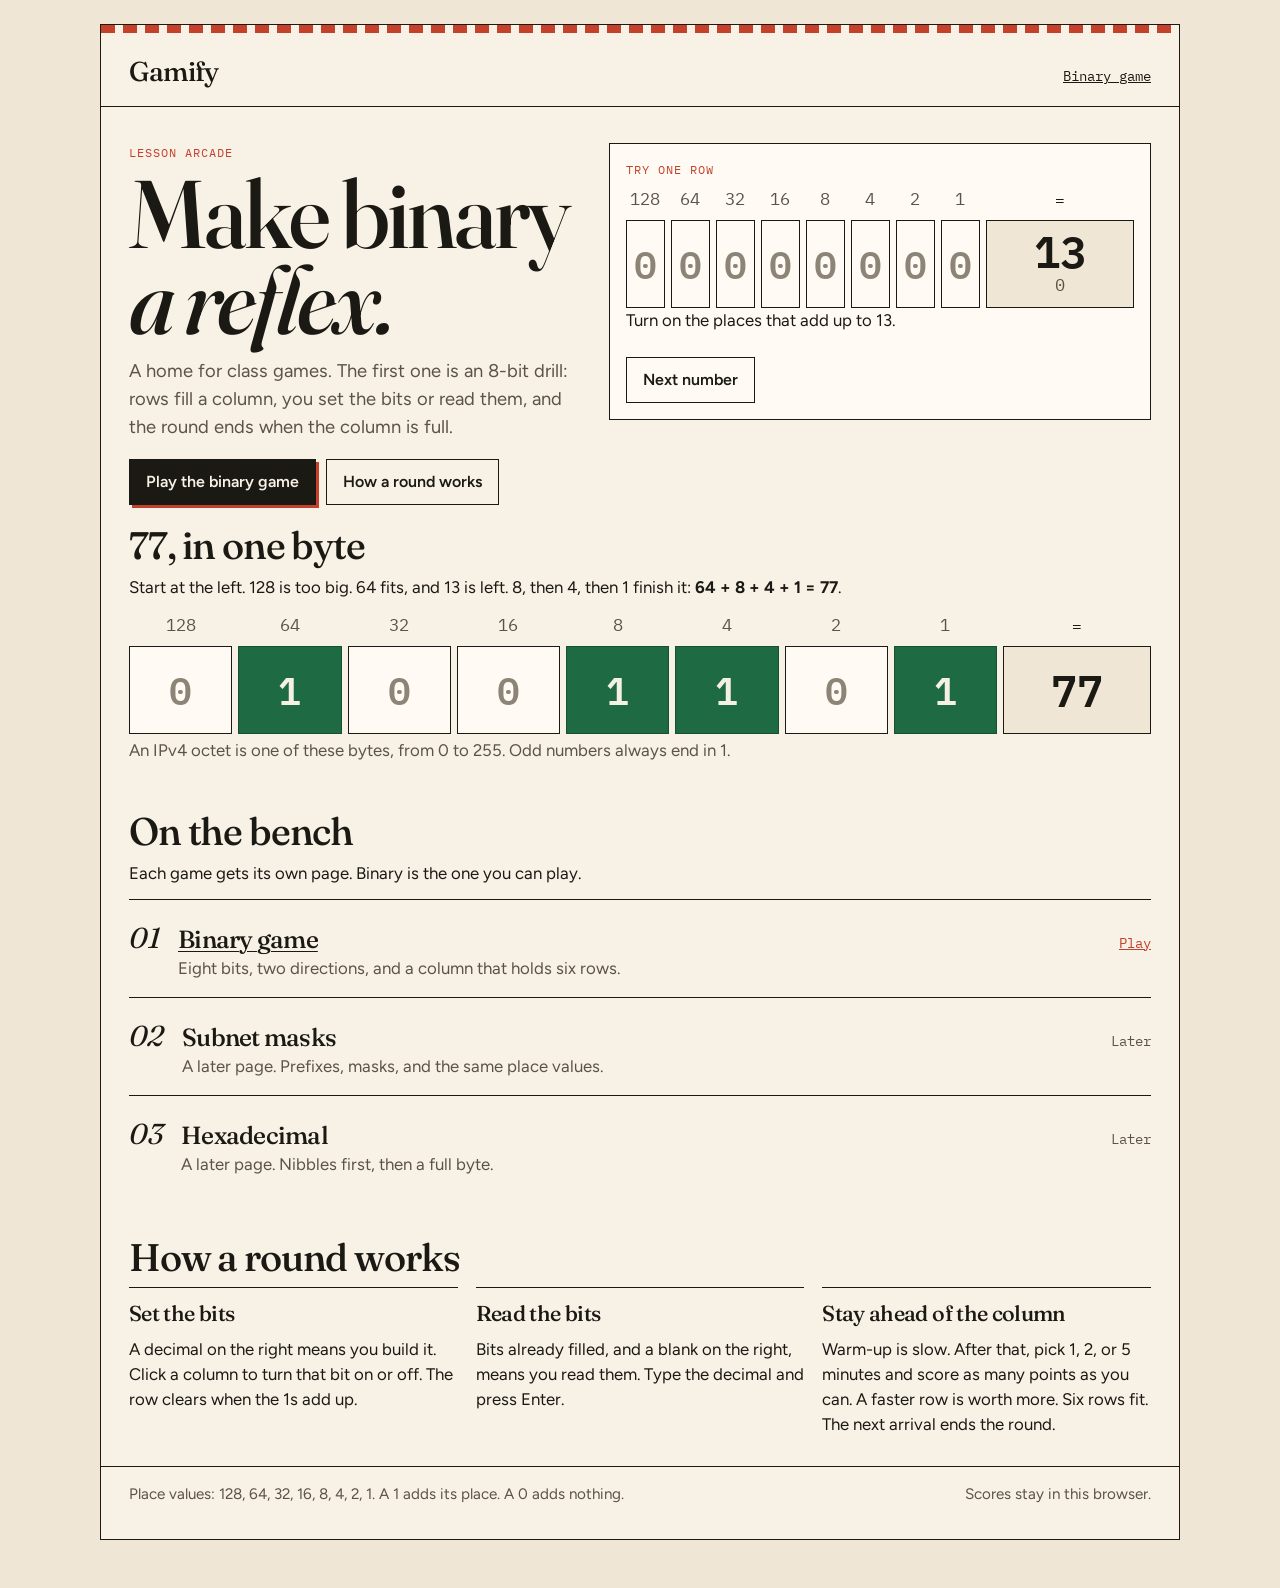
==== commit c5bcabc0: "Replace levels with a timed classroom race. Warm-up stays slow for eight clean rows. After that, pic" ====
--- a/index.html
+++ b/index.html
@@ -18,7 +18,6 @@
       <a class="brand" href="./">Gamify</a>
       <nav aria-label="Lessons">
         <a href="binary/">Binary game</a>
-        <a href="gates/">Logic Gate Lab</a>
       </nav>
     </header>
 
@@ -27,10 +26,10 @@
         <div>
           <p class="kicker">Lesson arcade</p>
           <h1>Make binary <em>a reflex.</em></h1>
-          <p class="deck">A home for class games. Start with the 8-bit binary drill, or build Boolean circuits in Logic Gate Lab.</p>
+          <p class="deck">A home for class games. The first one is an 8-bit drill: rows fill a column, you set the bits or read them, and the round ends when the column is full.</p>
           <div class="actions">
             <a class="button" href="binary/">Play the binary game</a>
-            <a class="button secondary" href="gates/">Logic Gate Lab</a>
+            <a class="button secondary" href="#rules">How a round works</a>
           </div>
           <p id="landing-best" class="best-line" hidden></p>
         </div>
@@ -76,7 +75,7 @@
 
       <section class="section" aria-labelledby="bench-title">
         <h2 id="bench-title">On the bench</h2>
-        <p>Each game gets its own page. Two are ready to play.</p>
+        <p>Each game gets its own page. Binary is the one you can play.</p>
         <ol class="bench">
           <li>
             <span class="index">01</span>
@@ -89,21 +88,13 @@
           <li>
             <span class="index">02</span>
             <div>
-              <h3><a href="gates/">Logic Gate Lab</a></h3>
-              <p>Build a circuit for a Boolean expression and watch every input combination flow.</p>
-            </div>
-            <a class="go" href="gates/">Play</a>
-          </li>
-          <li>
-            <span class="index">03</span>
-            <div>
               <h3>Subnet masks</h3>
               <p>A later page. Prefixes, masks, and the same place values.</p>
             </div>
             <span class="later">Later</span>
           </li>
           <li>
-            <span class="index">04</span>
+            <span class="index">03</span>
             <div>
               <h3>Hexadecimal</h3>
               <p>A later page. Nibbles first, then a full byte.</p>
@@ -126,7 +117,7 @@
           </li>
           <li>
             <strong>Stay ahead of the column</strong>
-            New rows arrive under the ones already there. Six fit. The next arrival ends the round. Eight clean rows move you on to the next pace.
+            Warm-up is slow. After that, pick 1, 2, or 5 minutes and score as many points as you can. A faster row is worth more. Six rows fit. The next arrival ends the round.
           </li>
         </ol>
       </section>
--- a/css/site.css
+++ b/css/site.css
@@ -338,7 +338,7 @@
 .ruler,
 .row {
   display: grid;
-  grid-template-columns: repeat(8, minmax(0, 1fr)) minmax(72px, 112px);
+  grid-template-columns: repeat(8, minmax(0, 1fr)) minmax(96px, 148px);
   gap: 6px;
   align-items: stretch;
 }
@@ -347,7 +347,7 @@
   margin: 0 0 8px;
   color: var(--ink-soft);
   font-family: var(--mono);
-  font-size: 0.75rem;
+  font-size: 1.05rem;
   text-align: center;
 }
 
@@ -366,14 +366,14 @@
 .bit {
   display: grid;
   place-items: center;
-  height: clamp(46px, 6vw, 58px);
+  height: clamp(68px, 10vw, 88px);
   min-width: 0;
   padding: 0;
   border: 1.5px solid var(--ink);
   background: var(--ticket);
   color: #8d8478;
   font-family: var(--mono);
-  font-size: clamp(1rem, 2vw, 1.35rem);
+  font-size: clamp(1.7rem, 3.4vw, 2.35rem);
   font-weight: 600;
   line-height: 1;
   touch-action: manipulation;
@@ -400,7 +400,7 @@
 }
 
 .ticket {
-  min-height: 58px;
+  min-height: 80px;
   display: flex;
   flex-direction: column;
   align-items: center;
@@ -416,14 +416,15 @@
 
 .target {
   font-family: var(--mono);
-  font-size: 1.3rem;
+  font-size: clamp(2rem, 4vw, 2.75rem);
   font-weight: 600;
+  line-height: 1;
 }
 
 .sum {
   min-height: 1em;
   font-family: var(--mono);
-  font-size: 0.75rem;
+  font-size: 1.05rem;
   color: var(--ink-soft);
 }
 
@@ -433,12 +434,13 @@
 
 .ticket input {
   width: 100%;
-  min-height: 54px;
+  min-height: 76px;
   border: 0;
   background: transparent;
   text-align: center;
   font-family: var(--mono);
-  font-size: 1.3rem;
+  font-size: clamp(2rem, 4vw, 2.75rem);
+  font-weight: 600;
   padding: 0;
 }
 
@@ -468,7 +470,7 @@
   margin: 0;
   padding: 4px 2px 0;
   font-family: var(--mono);
-  font-size: 0.92rem;
+  font-size: 1.05rem;
   line-height: 1.35;
   color: var(--stamp);
 }
@@ -634,14 +636,18 @@
 
 .stat strong {
   font-family: var(--mono);
-  font-size: 1.45rem;
+  font-size: 1.9rem;
   font-weight: 600;
   line-height: 1;
 }
 
 .pace-name {
-  font-size: 1.05rem;
+  font-size: 1.15rem;
   letter-spacing: -0.03em;
+}
+
+.pace-name.clock {
+  font-size: 2rem;
 }
 
 .mult {
@@ -696,6 +702,7 @@
 }
 
 .hud-controls {
+  position: relative;
   display: flex;
   flex-wrap: wrap;
   gap: 8px 14px;
@@ -855,36 +862,16 @@
   font-size: 0.92rem;
 }
 
-.keypad {
-  position: fixed;
-  left: 0;
+.menu-panel {
+  position: absolute;
+  top: calc(100% + 8px);
   right: 0;
-  bottom: 0;
-  z-index: 20;
-  padding: 8px 12px calc(8px + env(safe-area-inset-bottom));
-  background: var(--sheet);
-  border-top: 1.5px solid var(--ink);
-}
-
-body[data-game="binary"] {
-  --keypad-space: 292px;
-}
-
-body[data-game="binary"] .shell {
-  margin-bottom: 0;
-  padding-bottom: calc(var(--keypad-space) + 28px);
-}
-
-.menu-panel {
-  position: fixed;
-  right: 12px;
-  bottom: calc(var(--keypad-space) + 8px + env(safe-area-inset-bottom));
   z-index: 21;
   display: flex;
   flex-direction: column;
   align-items: stretch;
   gap: 10px;
-  width: min(260px, calc(100% - 24px));
+  width: min(260px, calc(100vw - 24px));
   padding: 12px;
   border: 1.5px solid var(--ink);
   background: var(--ticket);
@@ -894,6 +881,41 @@
 .menu-panel .button {
   width: 100%;
   box-shadow: none;
+}
+
+.choose {
+  position: fixed;
+  inset: 0;
+  z-index: 30;
+  display: flex;
+  align-items: center;
+  justify-content: center;
+  padding: 16px;
+  background: rgba(27, 25, 20, 0.72);
+}
+
+.choose[hidden] {
+  display: none !important;
+}
+
+.choose .card h2 {
+  font-family: var(--serif);
+  font-weight: 500;
+  font-size: 2.4rem;
+  letter-spacing: -0.04em;
+}
+
+.time-choices {
+  display: flex;
+  flex-direction: column;
+  gap: 8px;
+  margin-top: 12px;
+}
+
+.time-choices .button {
+  width: 100%;
+  min-height: 56px;
+  font-size: 1.25rem;
 }
 
 .moment {
@@ -920,39 +942,6 @@
   font-size: clamp(3.2rem, 12vw, 6rem);
   letter-spacing: -0.04em;
   line-height: 0.9;
-}
-
-.keypad-grid {
-  display: grid;
-  grid-template-columns: repeat(3, 1fr);
-  gap: 6px;
-  max-width: 480px;
-  margin: 0 auto;
-}
-
-.keypad-grid button {
-  height: 46px;
-  border: 1.5px solid var(--ink);
-  background: var(--ticket);
-  font-family: var(--mono);
-  font-size: 1.05rem;
-  cursor: pointer;
-  touch-action: manipulation;
-}
-
-.keypad-grid button:not(:disabled):hover {
-  background: #fff;
-}
-
-.keypad-grid button:disabled {
-  opacity: 0.45;
-  cursor: not-allowed;
-}
-
-.keypad-grid button[data-key="enter"] {
-  grid-column: 1 / -1;
-  background: var(--ink);
-  color: var(--sheet);
 }
 
 .tips ul {
@@ -1035,7 +1024,20 @@
 
   .ticket {
     grid-column: 1 / -1;
-    min-height: 52px;
+    min-height: 72px;
+  }
+
+  .ticket input {
+    min-height: 68px;
+    font-size: 2.5rem;
+  }
+
+  .target {
+    font-size: 2.5rem;
+  }
+
+  .ruler {
+    font-size: 1rem;
   }
 
   .ruler .eq {
@@ -1043,8 +1045,8 @@
   }
 
   .bit {
-    height: 68px;
-    font-size: 1.45rem;
+    height: 80px;
+    font-size: 2.15rem;
   }
 
   .board,
@@ -1117,655 +1119,6 @@
   }
 }
 
-/* ——— Logic Gate Lab ——— */
-
-.gate-setup .gate-levels {
-  grid-template-columns: repeat(2, minmax(0, 1fr));
-}
-
-.gate-setup .pace.locked {
-  opacity: 0.72;
-  background: #efe6d6;
-}
-
-.unlock-meter {
-  margin: 12px 0 8px;
-}
-
-.unlock-track {
-  height: 8px;
-  border: 1px solid var(--ink);
-  background: #e6dccb;
-  overflow: hidden;
-  margin-bottom: 6px;
-}
-
-.unlock-track span {
-  display: block;
-  height: 100%;
-  width: 100%;
-  background: var(--moss);
-  transform: scaleX(0);
-  transform-origin: left center;
-  transition: transform 240ms ease;
-}
-
-.unlock-meter p,
-.session-unlock {
-  margin: 0;
-  font-family: var(--mono);
-  font-size: 0.85rem;
-  color: var(--ink-soft);
-}
-
-.session-unlock {
-  margin-top: 10px;
-}
-
-.pace-check {
-  display: inline-flex;
-  gap: 8px;
-  align-items: flex-start;
-  margin-bottom: 12px;
-}
-
-.gate-stage {
-  position: relative;
-}
-
-.gate-layout {
-  display: grid;
-  grid-template-columns: minmax(0, 1.4fr) minmax(240px, 0.8fr);
-  gap: 22px;
-  padding: 16px 28px 20px;
-}
-
-.expr-banner {
-  padding: 14px 16px;
-  border: 1.5px solid var(--ink);
-  background: var(--ticket);
-  margin-bottom: 12px;
-}
-
-.expr {
-  margin: 0;
-  font-family: var(--mono);
-  font-size: clamp(1.15rem, 3vw, 1.65rem);
-  font-weight: 600;
-  letter-spacing: -0.02em;
-  line-height: 1.25;
-  word-break: break-word;
-}
-
-.hint-line {
-  margin: 8px 0 0;
-  font-family: var(--mono);
-  font-size: 0.9rem;
-  color: var(--moss);
-}
-
-.bench-tools {
-  display: flex;
-  flex-wrap: wrap;
-  gap: 10px 14px;
-  align-items: center;
-  justify-content: space-between;
-  margin-bottom: 10px;
-}
-
-.palette {
-  display: flex;
-  flex-wrap: wrap;
-  gap: 6px;
-}
-
-.chip {
-  display: inline-flex;
-  align-items: center;
-  min-height: 30px;
-  padding: 0 10px;
-  border: 1.5px solid var(--ink);
-  font-family: var(--mono);
-  font-size: 0.8rem;
-  font-weight: 600;
-  background: var(--ticket);
-}
-
-.chip.input-chip {
-  background: #e8f0ea;
-}
-
-.chip.gate-chip {
-  background: #f7ebe6;
-}
-
-.bench-actions {
-  display: flex;
-  flex-wrap: wrap;
-  gap: 6px;
-}
-
-.bench-actions .button {
-  min-height: 38px;
-  box-shadow: none;
-}
-
-.circuit-board {
-  position: relative;
-  border: 1.5px solid var(--ink);
-  background:
-    linear-gradient(180deg, rgba(255, 250, 243, 0.9), rgba(239, 230, 214, 0.55)),
-    repeating-linear-gradient(
-      90deg,
-      transparent 0,
-      transparent 19px,
-      rgba(27, 25, 20, 0.04) 19px,
-      rgba(27, 25, 20, 0.04) 20px
-    ),
-    repeating-linear-gradient(
-      0deg,
-      transparent 0,
-      transparent 19px,
-      rgba(27, 25, 20, 0.04) 19px,
-      rgba(27, 25, 20, 0.04) 20px
-    );
-  min-height: 220px;
-  padding: 16px;
-  overflow: hidden;
-}
-
-.circuit-board.pulse .wire[data-signal="1"] {
-  animation: wire-pulse 700ms ease;
-}
-
-.circuit-board.pulse .gate-node[data-signal="1"] .gate-head {
-  animation: gate-flash 700ms ease;
-}
-
-.circuit-scroll {
-  display: flex;
-  flex-wrap: wrap;
-  align-items: center;
-  gap: 12px 18px;
-  overflow-x: auto;
-  padding-bottom: 4px;
-}
-
-.circuit-tree {
-  display: flex;
-  align-items: center;
-  min-width: 0;
-}
-
-.lamp-wrap {
-  display: flex;
-  align-items: center;
-  gap: 8px;
-  margin-left: auto;
-}
-
-.wire-out {
-  width: 28px;
-  height: 3px;
-  background: var(--ink);
-  opacity: 0.35;
-}
-
-.lamp {
-  position: relative;
-  width: 72px;
-  height: 72px;
-  border: 1.5px solid var(--ink);
-  border-radius: 50%;
-  background: #d9d0c2;
-  display: grid;
-  place-items: center;
-  flex: 0 0 auto;
-}
-
-.lamp-glass {
-  width: 46px;
-  height: 46px;
-  border-radius: 50%;
-  border: 1.5px solid var(--ink);
-  background: #cfc6b6;
-  box-shadow: inset 0 0 0 2px rgba(255, 255, 255, 0.25);
-}
-
-.lamp[data-on="1"] .lamp-glass {
-  background: #f2d56b;
-  box-shadow:
-    inset 0 0 0 2px rgba(255, 255, 255, 0.35),
-    0 0 0 4px rgba(242, 213, 107, 0.25);
-}
-
-.lamp[data-celebrate="1"] {
-  animation: lamp-pop 900ms ease;
-}
-
-.lamp-label {
-  position: absolute;
-  bottom: -1.4rem;
-  left: 50%;
-  transform: translateX(-50%);
-  font-family: var(--mono);
-  font-size: 0.72rem;
-  letter-spacing: 0.06em;
-  text-transform: uppercase;
-  color: var(--ink-soft);
-}
-
-.port,
-.gate-head {
-  border: 1.5px solid var(--ink);
-  background: var(--ticket);
-  font-family: var(--mono);
-  font-weight: 600;
-  cursor: pointer;
-  touch-action: manipulation;
-}
-
-.port {
-  min-height: 44px;
-  min-width: 44px;
-  padding: 0 12px;
-  font-size: 0.95rem;
-}
-
-.empty-port {
-  border-style: dashed;
-  color: var(--ink-soft);
-  background: rgba(255, 250, 243, 0.7);
-}
-
-.input-node,
-.gate-node {
-  position: relative;
-  display: flex;
-  align-items: center;
-  gap: 8px;
-}
-
-.input-node {
-  flex-direction: column;
-  align-items: stretch;
-}
-
-.input-port {
-  background: #e8f0ea;
-  min-width: 52px;
-}
-
-.gate-node {
-  flex-direction: column;
-  align-items: stretch;
-  gap: 6px;
-  padding: 8px;
-  border: 1.5px solid var(--ink);
-  background: rgba(255, 250, 243, 0.88);
-}
-
-.gate-head {
-  min-height: 40px;
-  padding: 0 12px;
-  background: #f7ebe6;
-  font-size: 0.95rem;
-}
-
-.gate-node[data-op="AND"] .gate-head { background: #e7efe8; }
-.gate-node[data-op="OR"] .gate-head { background: #efe8df; }
-.gate-node[data-op="NOT"] .gate-head { background: #f3e4e0; }
-.gate-node[data-op="XOR"] .gate-head { background: #e4ebf3; }
-.gate-node[data-op="NAND"] .gate-head { background: #ebe7f2; }
-.gate-node[data-op="NOR"] .gate-head { background: #f1e9d8; }
-
-.gate-inputs {
-  display: flex;
-  flex-direction: column;
-  gap: 8px;
-}
-
-.gate-slot {
-  display: flex;
-  align-items: center;
-  gap: 6px;
-}
-
-.wire {
-  position: relative;
-  width: 18px;
-  height: 3px;
-  flex: 0 0 auto;
-  background: #9a9082;
-  overflow: hidden;
-}
-
-.wire[data-signal="0"] {
-  background: #6d655a;
-}
-
-.wire[data-signal="1"] {
-  background: var(--moss);
-}
-
-.wire[data-signal="1"]::after {
-  content: "";
-  position: absolute;
-  inset: 0;
-  background: linear-gradient(90deg, transparent, #c8efd4, transparent);
-  transform: translateX(-100%);
-}
-
-.circuit-board.pulse .wire[data-signal="1"]::after {
-  animation: signal-run 700ms ease;
-}
-
-.signal-bit {
-  position: absolute;
-  right: 6px;
-  top: 6px;
-  min-width: 1.1rem;
-  text-align: center;
-  font-family: var(--mono);
-  font-size: 0.72rem;
-  font-weight: 600;
-  color: var(--ink-soft);
-  pointer-events: none;
-}
-
-.input-node .signal-bit {
-  position: static;
-  margin-top: 2px;
-}
-
-.gate-node[data-signal="1"] .signal-bit,
-.input-node[data-signal="1"] .signal-bit {
-  color: var(--moss);
-}
-
-.gate-node[data-signal="0"] .signal-bit,
-.input-node[data-signal="0"] .signal-bit {
-  color: var(--ink);
-}
-
-.picker {
-  position: absolute;
-  inset: 8px;
-  z-index: 3;
-  display: flex;
-  flex-direction: column;
-  gap: 10px;
-  padding: 14px;
-  border: 1.5px solid var(--ink);
-  background: rgba(247, 241, 230, 0.97);
-  box-shadow: 4px 4px 0 var(--ink);
-}
-
-.picker-grid {
-  display: grid;
-  grid-template-columns: repeat(auto-fill, minmax(120px, 1fr));
-  gap: 6px;
-}
-
-.picker-grid button {
-  min-height: 44px;
-  border: 1.5px solid var(--ink);
-  background: var(--ticket);
-  font-family: var(--mono);
-  font-size: 0.9rem;
-  cursor: pointer;
-  touch-action: manipulation;
-}
-
-.picker-grid button:hover {
-  background: #fff;
-}
-
-.feedback {
-  margin-top: 12px;
-  padding: 12px 14px;
-  border: 1.5px solid var(--ink);
-  background: var(--ticket);
-}
-
-.feedback.ok {
-  background: #e5f2ea;
-}
-
-.feedback.bad {
-  background: #f8ebe7;
-}
-
-.feedback-title {
-  margin: 0 0 6px;
-  font-family: var(--serif);
-  font-size: 1.25rem;
-}
-
-.feedback ul {
-  margin: 0 0 8px;
-  padding-left: 1.1rem;
-  font-family: var(--mono);
-  font-size: 0.88rem;
-}
-
-.feedback .button {
-  margin-top: 4px;
-}
-
-.anim-bar {
-  margin-top: 14px;
-  padding-top: 10px;
-  border-top: 1px solid var(--line);
-}
-
-.anim-status {
-  margin: 0 0 8px;
-  font-family: var(--mono);
-  font-size: 0.9rem;
-  color: var(--ink-soft);
-  min-height: 1.3em;
-}
-
-.anim-controls {
-  display: flex;
-  flex-wrap: wrap;
-  gap: 6px;
-}
-
-.anim-controls .button {
-  min-height: 36px;
-  box-shadow: none;
-}
-
-.gate-side .truth-panel,
-.gate-side .gate-glossary {
-  margin-bottom: 16px;
-}
-
-.truth-wrap {
-  overflow-x: auto;
-  border: 1.5px solid var(--ink);
-  background: var(--ticket);
-}
-
-.truth {
-  width: 100%;
-  border-collapse: collapse;
-  font-family: var(--mono);
-  font-size: 0.92rem;
-}
-
-.truth th,
-.truth td {
-  padding: 8px 10px;
-  border-bottom: 1px solid var(--line);
-  text-align: center;
-}
-
-.truth th {
-  background: #efe6d6;
-  font-weight: 600;
-  font-size: 0.78rem;
-  letter-spacing: 0.04em;
-  text-transform: uppercase;
-}
-
-.truth tr.active {
-  background: #e5f2ea;
-  outline: 2px solid var(--moss);
-  outline-offset: -2px;
-}
-
-.truth tr.mismatch {
-  background: #f8ebe7;
-}
-
-.truth tr.ok .out-cell {
-  color: var(--moss);
-  font-weight: 600;
-}
-
-.truth td[data-bit="1"] {
-  font-weight: 600;
-}
-
-.gate-glossary ul {
-  list-style: none;
-  margin: 0;
-  padding: 0;
-}
-
-.gate-glossary li {
-  padding: 8px 0;
-  border-top: 1px solid var(--line);
-  font-size: 0.92rem;
-  color: var(--ink-soft);
-}
-
-.gate-glossary strong {
-  color: var(--ink);
-  font-family: var(--mono);
-}
-
-.speed-meter {
-  width: 72px;
-  height: 6px;
-  margin-top: 5px;
-  border: 1px solid var(--ink);
-  background: #e6dccb;
-  overflow: hidden;
-}
-
-.speed-meter span {
-  display: block;
-  height: 100%;
-  width: 100%;
-  background: var(--stamp);
-  transform-origin: left center;
-  transform: scaleX(1);
-}
-
-.celebrate {
-  position: relative;
-  margin-top: 10px;
-  min-height: 0;
-}
-
-.celebrate-banner {
-  margin: 0;
-  padding: 10px 14px;
-  border: 1.5px solid var(--ink);
-  background: var(--moss);
-  color: var(--moss-ink);
-  font-family: var(--serif);
-  font-size: 1.6rem;
-  text-align: center;
-}
-
-.celebrate.show .celebrate-banner {
-  animation: banner-in 500ms ease;
-}
-
-.celebrate.show::before,
-.celebrate.show::after {
-  content: "";
-  position: absolute;
-  top: 50%;
-  width: 8px;
-  height: 8px;
-  border: 1.5px solid var(--stamp);
-  background: #f2d56b;
-  animation: spark 700ms ease forwards;
-}
-
-.celebrate.show::before { left: 12%; }
-.celebrate.show::after { right: 12%; animation-delay: 80ms; }
-
-.unlock-overlay .unlock-card {
-  text-align: left;
-}
-
-.unlock-card h2 {
-  color: var(--stamp);
-}
-
-@keyframes wire-pulse {
-  0%, 100% { filter: none; }
-  40% { filter: brightness(1.25); }
-}
-
-@keyframes signal-run {
-  to { transform: translateX(100%); }
-}
-
-@keyframes gate-flash {
-  0%, 100% { transform: none; }
-  35% { transform: scale(1.04); background: #fff; }
-}
-
-@keyframes lamp-pop {
-  0%, 100% { transform: scale(1); }
-  40% { transform: scale(1.08); }
-}
-
-@keyframes banner-in {
-  from { opacity: 0; transform: translateY(8px); }
-  to { opacity: 1; transform: none; }
-}
-
-@keyframes spark {
-  0% { opacity: 0; transform: translateY(0) scale(0.6); }
-  30% { opacity: 1; }
-  100% { opacity: 0; transform: translateY(-18px) scale(1.2); }
-}
-
-@media (max-width: 860px) {
-  .gate-layout,
-  .gate-setup .gate-levels {
-    grid-template-columns: 1fr;
-  }
-
-  .lamp-wrap {
-    margin-left: 0;
-  }
-}
-
-@media (max-width: 640px) {
-  .gate-layout {
-    padding-left: 16px;
-    padding-right: 16px;
-  }
-
-  .bench-actions {
-    width: 100%;
-  }
-
-  .bench-actions .button {
-    flex: 1 1 auto;
-  }
-}
-
 @media (prefers-reduced-motion: reduce) {
   html { scroll-behavior: auto; }
 
@@ -1775,13 +1128,4 @@
     animation: none !important;
     transition: none !important;
   }
-
-  .celebrate.show::before,
-  .celebrate.show::after {
-    display: none;
-  }
-
-  .lamp[data-on="1"] .lamp-glass {
-    box-shadow: inset 0 0 0 2px rgba(255, 255, 255, 0.35);
-  }
-}
+}
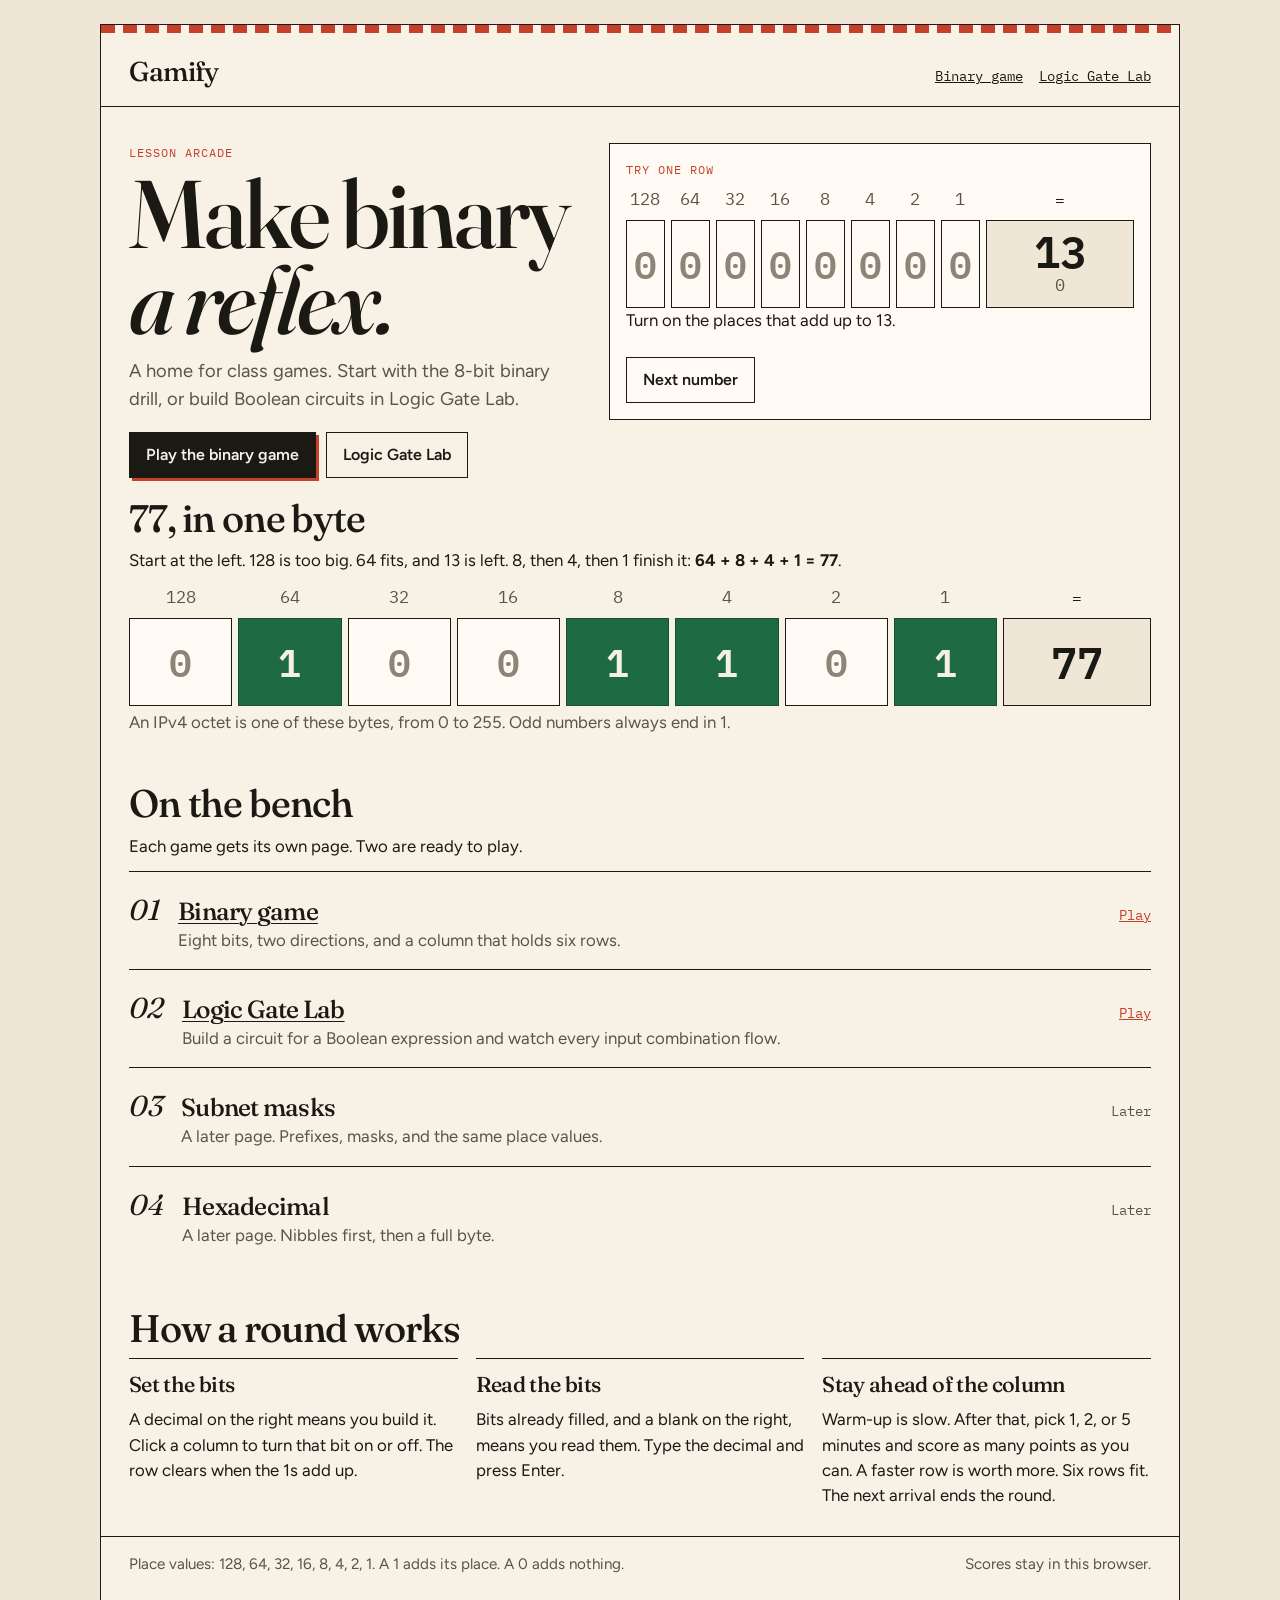
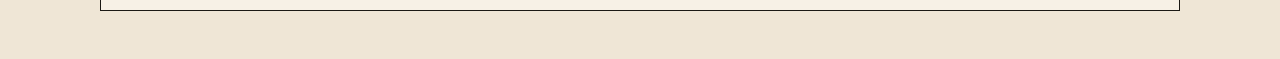
==== commit 8f6a7073: "Merge branch 'cursor/logic-gate-lab-7471' Add Logic Gate Lab beside the binary drill. Co-authored-by" ====
--- a/index.html
+++ b/index.html
@@ -18,6 +18,7 @@
       <a class="brand" href="./">Gamify</a>
       <nav aria-label="Lessons">
         <a href="binary/">Binary game</a>
+        <a href="gates/">Logic Gate Lab</a>
       </nav>
     </header>
 
@@ -26,10 +27,10 @@
         <div>
           <p class="kicker">Lesson arcade</p>
           <h1>Make binary <em>a reflex.</em></h1>
-          <p class="deck">A home for class games. The first one is an 8-bit drill: rows fill a column, you set the bits or read them, and the round ends when the column is full.</p>
+          <p class="deck">A home for class games. Start with the 8-bit binary drill, or build Boolean circuits in Logic Gate Lab.</p>
           <div class="actions">
             <a class="button" href="binary/">Play the binary game</a>
-            <a class="button secondary" href="#rules">How a round works</a>
+            <a class="button secondary" href="gates/">Logic Gate Lab</a>
           </div>
           <p id="landing-best" class="best-line" hidden></p>
         </div>
@@ -75,7 +76,7 @@
 
       <section class="section" aria-labelledby="bench-title">
         <h2 id="bench-title">On the bench</h2>
-        <p>Each game gets its own page. Binary is the one you can play.</p>
+        <p>Each game gets its own page. Two are ready to play.</p>
         <ol class="bench">
           <li>
             <span class="index">01</span>
@@ -88,13 +89,21 @@
           <li>
             <span class="index">02</span>
             <div>
+              <h3><a href="gates/">Logic Gate Lab</a></h3>
+              <p>Build a circuit for a Boolean expression and watch every input combination flow.</p>
+            </div>
+            <a class="go" href="gates/">Play</a>
+          </li>
+          <li>
+            <span class="index">03</span>
+            <div>
               <h3>Subnet masks</h3>
               <p>A later page. Prefixes, masks, and the same place values.</p>
             </div>
             <span class="later">Later</span>
           </li>
           <li>
-            <span class="index">03</span>
+            <span class="index">04</span>
             <div>
               <h3>Hexadecimal</h3>
               <p>A later page. Nibbles first, then a full byte.</p>
--- a/css/site.css
+++ b/css/site.css
@@ -1119,6 +1119,655 @@
   }
 }
 
+/* ——— Logic Gate Lab ——— */
+
+.gate-setup .gate-levels {
+  grid-template-columns: repeat(2, minmax(0, 1fr));
+}
+
+.gate-setup .pace.locked {
+  opacity: 0.72;
+  background: #efe6d6;
+}
+
+.unlock-meter {
+  margin: 12px 0 8px;
+}
+
+.unlock-track {
+  height: 8px;
+  border: 1px solid var(--ink);
+  background: #e6dccb;
+  overflow: hidden;
+  margin-bottom: 6px;
+}
+
+.unlock-track span {
+  display: block;
+  height: 100%;
+  width: 100%;
+  background: var(--moss);
+  transform: scaleX(0);
+  transform-origin: left center;
+  transition: transform 240ms ease;
+}
+
+.unlock-meter p,
+.session-unlock {
+  margin: 0;
+  font-family: var(--mono);
+  font-size: 0.85rem;
+  color: var(--ink-soft);
+}
+
+.session-unlock {
+  margin-top: 10px;
+}
+
+.pace-check {
+  display: inline-flex;
+  gap: 8px;
+  align-items: flex-start;
+  margin-bottom: 12px;
+}
+
+.gate-stage {
+  position: relative;
+}
+
+.gate-layout {
+  display: grid;
+  grid-template-columns: minmax(0, 1.4fr) minmax(240px, 0.8fr);
+  gap: 22px;
+  padding: 16px 28px 20px;
+}
+
+.expr-banner {
+  padding: 14px 16px;
+  border: 1.5px solid var(--ink);
+  background: var(--ticket);
+  margin-bottom: 12px;
+}
+
+.expr {
+  margin: 0;
+  font-family: var(--mono);
+  font-size: clamp(1.15rem, 3vw, 1.65rem);
+  font-weight: 600;
+  letter-spacing: -0.02em;
+  line-height: 1.25;
+  word-break: break-word;
+}
+
+.hint-line {
+  margin: 8px 0 0;
+  font-family: var(--mono);
+  font-size: 0.9rem;
+  color: var(--moss);
+}
+
+.bench-tools {
+  display: flex;
+  flex-wrap: wrap;
+  gap: 10px 14px;
+  align-items: center;
+  justify-content: space-between;
+  margin-bottom: 10px;
+}
+
+.palette {
+  display: flex;
+  flex-wrap: wrap;
+  gap: 6px;
+}
+
+.chip {
+  display: inline-flex;
+  align-items: center;
+  min-height: 30px;
+  padding: 0 10px;
+  border: 1.5px solid var(--ink);
+  font-family: var(--mono);
+  font-size: 0.8rem;
+  font-weight: 600;
+  background: var(--ticket);
+}
+
+.chip.input-chip {
+  background: #e8f0ea;
+}
+
+.chip.gate-chip {
+  background: #f7ebe6;
+}
+
+.bench-actions {
+  display: flex;
+  flex-wrap: wrap;
+  gap: 6px;
+}
+
+.bench-actions .button {
+  min-height: 38px;
+  box-shadow: none;
+}
+
+.circuit-board {
+  position: relative;
+  border: 1.5px solid var(--ink);
+  background:
+    linear-gradient(180deg, rgba(255, 250, 243, 0.9), rgba(239, 230, 214, 0.55)),
+    repeating-linear-gradient(
+      90deg,
+      transparent 0,
+      transparent 19px,
+      rgba(27, 25, 20, 0.04) 19px,
+      rgba(27, 25, 20, 0.04) 20px
+    ),
+    repeating-linear-gradient(
+      0deg,
+      transparent 0,
+      transparent 19px,
+      rgba(27, 25, 20, 0.04) 19px,
+      rgba(27, 25, 20, 0.04) 20px
+    );
+  min-height: 220px;
+  padding: 16px;
+  overflow: hidden;
+}
+
+.circuit-board.pulse .wire[data-signal="1"] {
+  animation: wire-pulse 700ms ease;
+}
+
+.circuit-board.pulse .gate-node[data-signal="1"] .gate-head {
+  animation: gate-flash 700ms ease;
+}
+
+.circuit-scroll {
+  display: flex;
+  flex-wrap: wrap;
+  align-items: center;
+  gap: 12px 18px;
+  overflow-x: auto;
+  padding-bottom: 4px;
+}
+
+.circuit-tree {
+  display: flex;
+  align-items: center;
+  min-width: 0;
+}
+
+.lamp-wrap {
+  display: flex;
+  align-items: center;
+  gap: 8px;
+  margin-left: auto;
+}
+
+.wire-out {
+  width: 28px;
+  height: 3px;
+  background: var(--ink);
+  opacity: 0.35;
+}
+
+.lamp {
+  position: relative;
+  width: 72px;
+  height: 72px;
+  border: 1.5px solid var(--ink);
+  border-radius: 50%;
+  background: #d9d0c2;
+  display: grid;
+  place-items: center;
+  flex: 0 0 auto;
+}
+
+.lamp-glass {
+  width: 46px;
+  height: 46px;
+  border-radius: 50%;
+  border: 1.5px solid var(--ink);
+  background: #cfc6b6;
+  box-shadow: inset 0 0 0 2px rgba(255, 255, 255, 0.25);
+}
+
+.lamp[data-on="1"] .lamp-glass {
+  background: #f2d56b;
+  box-shadow:
+    inset 0 0 0 2px rgba(255, 255, 255, 0.35),
+    0 0 0 4px rgba(242, 213, 107, 0.25);
+}
+
+.lamp[data-celebrate="1"] {
+  animation: lamp-pop 900ms ease;
+}
+
+.lamp-label {
+  position: absolute;
+  bottom: -1.4rem;
+  left: 50%;
+  transform: translateX(-50%);
+  font-family: var(--mono);
+  font-size: 0.72rem;
+  letter-spacing: 0.06em;
+  text-transform: uppercase;
+  color: var(--ink-soft);
+}
+
+.port,
+.gate-head {
+  border: 1.5px solid var(--ink);
+  background: var(--ticket);
+  font-family: var(--mono);
+  font-weight: 600;
+  cursor: pointer;
+  touch-action: manipulation;
+}
+
+.port {
+  min-height: 44px;
+  min-width: 44px;
+  padding: 0 12px;
+  font-size: 0.95rem;
+}
+
+.empty-port {
+  border-style: dashed;
+  color: var(--ink-soft);
+  background: rgba(255, 250, 243, 0.7);
+}
+
+.input-node,
+.gate-node {
+  position: relative;
+  display: flex;
+  align-items: center;
+  gap: 8px;
+}
+
+.input-node {
+  flex-direction: column;
+  align-items: stretch;
+}
+
+.input-port {
+  background: #e8f0ea;
+  min-width: 52px;
+}
+
+.gate-node {
+  flex-direction: column;
+  align-items: stretch;
+  gap: 6px;
+  padding: 8px;
+  border: 1.5px solid var(--ink);
+  background: rgba(255, 250, 243, 0.88);
+}
+
+.gate-head {
+  min-height: 40px;
+  padding: 0 12px;
+  background: #f7ebe6;
+  font-size: 0.95rem;
+}
+
+.gate-node[data-op="AND"] .gate-head { background: #e7efe8; }
+.gate-node[data-op="OR"] .gate-head { background: #efe8df; }
+.gate-node[data-op="NOT"] .gate-head { background: #f3e4e0; }
+.gate-node[data-op="XOR"] .gate-head { background: #e4ebf3; }
+.gate-node[data-op="NAND"] .gate-head { background: #ebe7f2; }
+.gate-node[data-op="NOR"] .gate-head { background: #f1e9d8; }
+
+.gate-inputs {
+  display: flex;
+  flex-direction: column;
+  gap: 8px;
+}
+
+.gate-slot {
+  display: flex;
+  align-items: center;
+  gap: 6px;
+}
+
+.wire {
+  position: relative;
+  width: 18px;
+  height: 3px;
+  flex: 0 0 auto;
+  background: #9a9082;
+  overflow: hidden;
+}
+
+.wire[data-signal="0"] {
+  background: #6d655a;
+}
+
+.wire[data-signal="1"] {
+  background: var(--moss);
+}
+
+.wire[data-signal="1"]::after {
+  content: "";
+  position: absolute;
+  inset: 0;
+  background: linear-gradient(90deg, transparent, #c8efd4, transparent);
+  transform: translateX(-100%);
+}
+
+.circuit-board.pulse .wire[data-signal="1"]::after {
+  animation: signal-run 700ms ease;
+}
+
+.signal-bit {
+  position: absolute;
+  right: 6px;
+  top: 6px;
+  min-width: 1.1rem;
+  text-align: center;
+  font-family: var(--mono);
+  font-size: 0.72rem;
+  font-weight: 600;
+  color: var(--ink-soft);
+  pointer-events: none;
+}
+
+.input-node .signal-bit {
+  position: static;
+  margin-top: 2px;
+}
+
+.gate-node[data-signal="1"] .signal-bit,
+.input-node[data-signal="1"] .signal-bit {
+  color: var(--moss);
+}
+
+.gate-node[data-signal="0"] .signal-bit,
+.input-node[data-signal="0"] .signal-bit {
+  color: var(--ink);
+}
+
+.picker {
+  position: absolute;
+  inset: 8px;
+  z-index: 3;
+  display: flex;
+  flex-direction: column;
+  gap: 10px;
+  padding: 14px;
+  border: 1.5px solid var(--ink);
+  background: rgba(247, 241, 230, 0.97);
+  box-shadow: 4px 4px 0 var(--ink);
+}
+
+.picker-grid {
+  display: grid;
+  grid-template-columns: repeat(auto-fill, minmax(120px, 1fr));
+  gap: 6px;
+}
+
+.picker-grid button {
+  min-height: 44px;
+  border: 1.5px solid var(--ink);
+  background: var(--ticket);
+  font-family: var(--mono);
+  font-size: 0.9rem;
+  cursor: pointer;
+  touch-action: manipulation;
+}
+
+.picker-grid button:hover {
+  background: #fff;
+}
+
+.feedback {
+  margin-top: 12px;
+  padding: 12px 14px;
+  border: 1.5px solid var(--ink);
+  background: var(--ticket);
+}
+
+.feedback.ok {
+  background: #e5f2ea;
+}
+
+.feedback.bad {
+  background: #f8ebe7;
+}
+
+.feedback-title {
+  margin: 0 0 6px;
+  font-family: var(--serif);
+  font-size: 1.25rem;
+}
+
+.feedback ul {
+  margin: 0 0 8px;
+  padding-left: 1.1rem;
+  font-family: var(--mono);
+  font-size: 0.88rem;
+}
+
+.feedback .button {
+  margin-top: 4px;
+}
+
+.anim-bar {
+  margin-top: 14px;
+  padding-top: 10px;
+  border-top: 1px solid var(--line);
+}
+
+.anim-status {
+  margin: 0 0 8px;
+  font-family: var(--mono);
+  font-size: 0.9rem;
+  color: var(--ink-soft);
+  min-height: 1.3em;
+}
+
+.anim-controls {
+  display: flex;
+  flex-wrap: wrap;
+  gap: 6px;
+}
+
+.anim-controls .button {
+  min-height: 36px;
+  box-shadow: none;
+}
+
+.gate-side .truth-panel,
+.gate-side .gate-glossary {
+  margin-bottom: 16px;
+}
+
+.truth-wrap {
+  overflow-x: auto;
+  border: 1.5px solid var(--ink);
+  background: var(--ticket);
+}
+
+.truth {
+  width: 100%;
+  border-collapse: collapse;
+  font-family: var(--mono);
+  font-size: 0.92rem;
+}
+
+.truth th,
+.truth td {
+  padding: 8px 10px;
+  border-bottom: 1px solid var(--line);
+  text-align: center;
+}
+
+.truth th {
+  background: #efe6d6;
+  font-weight: 600;
+  font-size: 0.78rem;
+  letter-spacing: 0.04em;
+  text-transform: uppercase;
+}
+
+.truth tr.active {
+  background: #e5f2ea;
+  outline: 2px solid var(--moss);
+  outline-offset: -2px;
+}
+
+.truth tr.mismatch {
+  background: #f8ebe7;
+}
+
+.truth tr.ok .out-cell {
+  color: var(--moss);
+  font-weight: 600;
+}
+
+.truth td[data-bit="1"] {
+  font-weight: 600;
+}
+
+.gate-glossary ul {
+  list-style: none;
+  margin: 0;
+  padding: 0;
+}
+
+.gate-glossary li {
+  padding: 8px 0;
+  border-top: 1px solid var(--line);
+  font-size: 0.92rem;
+  color: var(--ink-soft);
+}
+
+.gate-glossary strong {
+  color: var(--ink);
+  font-family: var(--mono);
+}
+
+.speed-meter {
+  width: 72px;
+  height: 6px;
+  margin-top: 5px;
+  border: 1px solid var(--ink);
+  background: #e6dccb;
+  overflow: hidden;
+}
+
+.speed-meter span {
+  display: block;
+  height: 100%;
+  width: 100%;
+  background: var(--stamp);
+  transform-origin: left center;
+  transform: scaleX(1);
+}
+
+.celebrate {
+  position: relative;
+  margin-top: 10px;
+  min-height: 0;
+}
+
+.celebrate-banner {
+  margin: 0;
+  padding: 10px 14px;
+  border: 1.5px solid var(--ink);
+  background: var(--moss);
+  color: var(--moss-ink);
+  font-family: var(--serif);
+  font-size: 1.6rem;
+  text-align: center;
+}
+
+.celebrate.show .celebrate-banner {
+  animation: banner-in 500ms ease;
+}
+
+.celebrate.show::before,
+.celebrate.show::after {
+  content: "";
+  position: absolute;
+  top: 50%;
+  width: 8px;
+  height: 8px;
+  border: 1.5px solid var(--stamp);
+  background: #f2d56b;
+  animation: spark 700ms ease forwards;
+}
+
+.celebrate.show::before { left: 12%; }
+.celebrate.show::after { right: 12%; animation-delay: 80ms; }
+
+.unlock-overlay .unlock-card {
+  text-align: left;
+}
+
+.unlock-card h2 {
+  color: var(--stamp);
+}
+
+@keyframes wire-pulse {
+  0%, 100% { filter: none; }
+  40% { filter: brightness(1.25); }
+}
+
+@keyframes signal-run {
+  to { transform: translateX(100%); }
+}
+
+@keyframes gate-flash {
+  0%, 100% { transform: none; }
+  35% { transform: scale(1.04); background: #fff; }
+}
+
+@keyframes lamp-pop {
+  0%, 100% { transform: scale(1); }
+  40% { transform: scale(1.08); }
+}
+
+@keyframes banner-in {
+  from { opacity: 0; transform: translateY(8px); }
+  to { opacity: 1; transform: none; }
+}
+
+@keyframes spark {
+  0% { opacity: 0; transform: translateY(0) scale(0.6); }
+  30% { opacity: 1; }
+  100% { opacity: 0; transform: translateY(-18px) scale(1.2); }
+}
+
+@media (max-width: 860px) {
+  .gate-layout,
+  .gate-setup .gate-levels {
+    grid-template-columns: 1fr;
+  }
+
+  .lamp-wrap {
+    margin-left: 0;
+  }
+}
+
+@media (max-width: 640px) {
+  .gate-layout {
+    padding-left: 16px;
+    padding-right: 16px;
+  }
+
+  .bench-actions {
+    width: 100%;
+  }
+
+  .bench-actions .button {
+    flex: 1 1 auto;
+  }
+}
+
 @media (prefers-reduced-motion: reduce) {
   html { scroll-behavior: auto; }
 
@@ -1128,4 +1777,13 @@
     animation: none !important;
     transition: none !important;
   }
-}
+
+  .celebrate.show::before,
+  .celebrate.show::after {
+    display: none;
+  }
+
+  .lamp[data-on="1"] .lamp-glass {
+    box-shadow: inset 0 0 0 2px rgba(255, 255, 255, 0.35);
+  }
+}
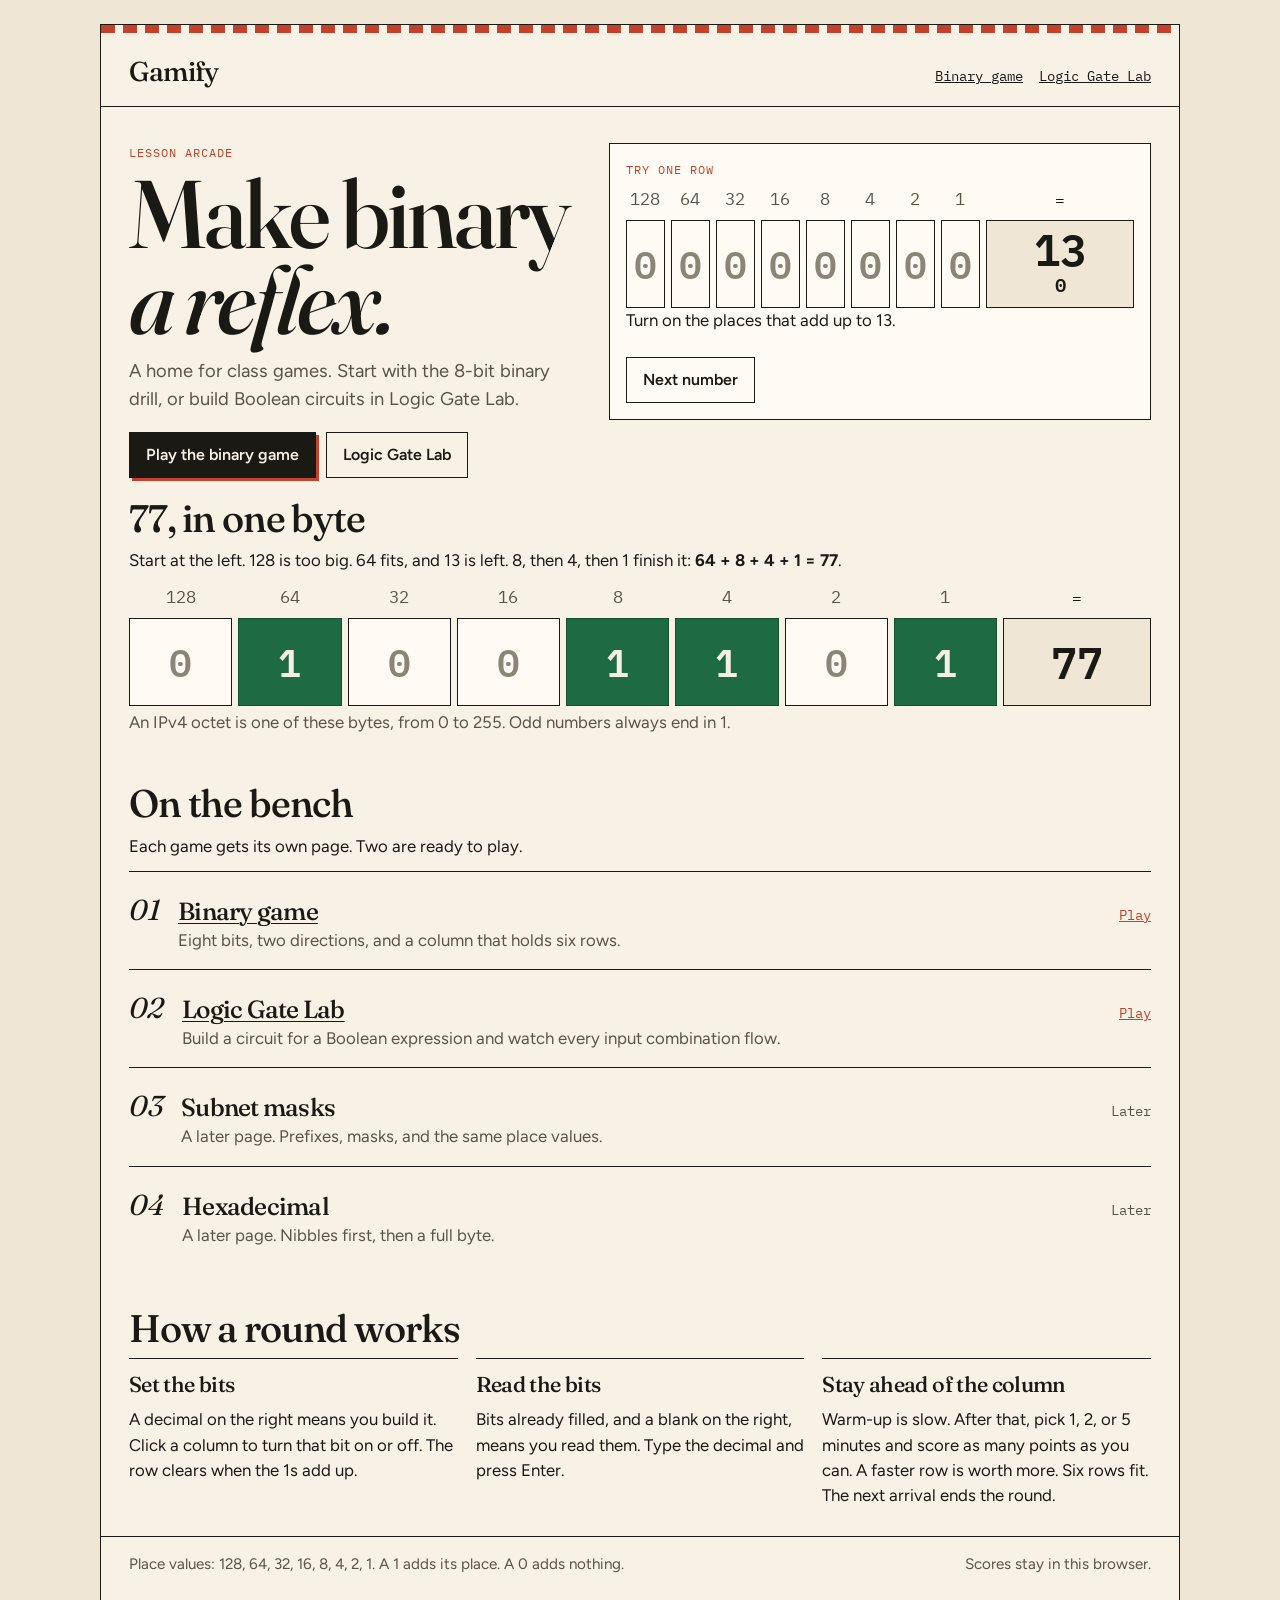
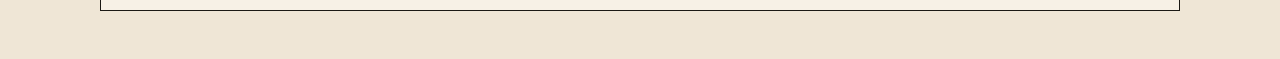
==== commit 52ee265f: "Add an apple-touch-icon for iOS home screen. Safari ignores SVG favicons when adding a site to the h" ====
--- a/index.html
+++ b/index.html
@@ -6,6 +6,8 @@
   <title>Gamify — lesson games</title>
   <meta name="description" content="Gamify is a home for class games. Start with the 8-bit binary drill: set the bits or read them before the column fills.">
   <link rel="icon" href="favicon.svg" type="image/svg+xml">
+  <link rel="apple-touch-icon" href="apple-touch-icon.png">
+  <meta name="apple-mobile-web-app-title" content="Gamify">
   <link rel="preconnect" href="https://fonts.googleapis.com">
   <link rel="preconnect" href="https://fonts.gstatic.com" crossorigin>
   <link href="https://fonts.googleapis.com/css2?family=Figtree:wght@400;600&family=Fraunces:ital,opsz,wght@0,9..144,500;0,9..144,700;1,9..144,500&family=IBM+Plex+Mono:wght@500;600&display=swap" rel="stylesheet">
--- a/css/site.css
+++ b/css/site.css
@@ -421,11 +421,18 @@
   line-height: 1;
 }
 
-.sum {
+.sum,
+.left {
   min-height: 1em;
   font-family: var(--mono);
-  font-size: 1.05rem;
-  color: var(--ink-soft);
+  font-size: 1.2rem;
+  font-weight: 600;
+  color: var(--ink);
+}
+
+.sum.exact,
+.left.exact {
+  color: var(--moss-ink);
 }
 
 .sum.over {
@@ -453,7 +460,7 @@
 }
 
 .row.entering {
-  animation: rise 160ms ease-out;
+  animation: drop 420ms cubic-bezier(0.2, 0.7, 0.2, 1);
 }
 
 .row.shake {
@@ -795,15 +802,51 @@
 }
 
 .board {
+  --slot: 96px;
+  position: relative;
   display: flex;
   flex-direction: column;
+  justify-content: flex-end;
+  gap: 8px;
+  min-height: calc(6 * var(--slot) + 5 * 8px);
+}
+
+body:not([data-status="playing"]):not([data-status="paused"]):not([data-status="choose"]) .board {
+  min-height: 96px;
   justify-content: flex-start;
-  gap: 8px;
-  min-height: 404px;
-}
-
-body:not([data-status="playing"]):not([data-status="paused"]) .board {
-  min-height: 96px;
+}
+
+.play.topout .board {
+  animation: well-hit 640ms ease;
+}
+
+.play.topout .board::before {
+  content: "";
+  position: absolute;
+  left: 0;
+  right: 0;
+  top: 0;
+  height: 6px;
+  background: var(--stamp);
+  animation: top-flash 640ms ease;
+}
+
+.play.ended {
+  position: relative;
+}
+
+.play.ended::after {
+  content: "";
+  position: absolute;
+  inset: 0;
+  z-index: 4;
+  background: rgba(74, 70, 64, 0.52);
+  pointer-events: none;
+  animation: grey-in 480ms ease;
+}
+
+.play.ended .board {
+  filter: grayscale(0.9);
 }
 
 .empty {
@@ -966,15 +1009,33 @@
   border: 0;
 }
 
-@keyframes rise {
+@keyframes drop {
   from {
-    opacity: 0;
-    transform: translateY(8px);
+    opacity: 0.4;
+    transform: translateY(calc(-5 * var(--slot, 96px)));
   }
   to {
     opacity: 1;
     transform: none;
   }
+}
+
+@keyframes well-hit {
+  0%, 100% { transform: none; }
+  18% { transform: translateY(-10px); }
+  36% { transform: translateY(4px); }
+  54% { transform: translateY(-5px); }
+  72% { transform: translateY(2px); }
+}
+
+@keyframes top-flash {
+  0%, 100% { opacity: 0; }
+  25%, 55% { opacity: 1; }
+}
+
+@keyframes grey-in {
+  from { opacity: 0; }
+  to { opacity: 1; }
 }
 
 @keyframes shake {
@@ -993,7 +1054,7 @@
 @keyframes clear-row {
   to {
     opacity: 0;
-    transform: translateY(-10px);
+    transform: scale(0.96);
   }
 }
 
@@ -1049,9 +1110,15 @@
     font-size: 2.15rem;
   }
 
-  .board,
-  body:not([data-status="playing"]):not([data-status="paused"]) .board {
+  .board {
+    --slot: 84px;
+    gap: 4px;
+    min-height: calc(6 * var(--slot) + 5 * 4px);
+  }
+
+  body:not([data-status="playing"]):not([data-status="paused"]):not([data-status="choose"]) .board {
     min-height: 0;
+    justify-content: flex-start;
   }
 
   .guide {
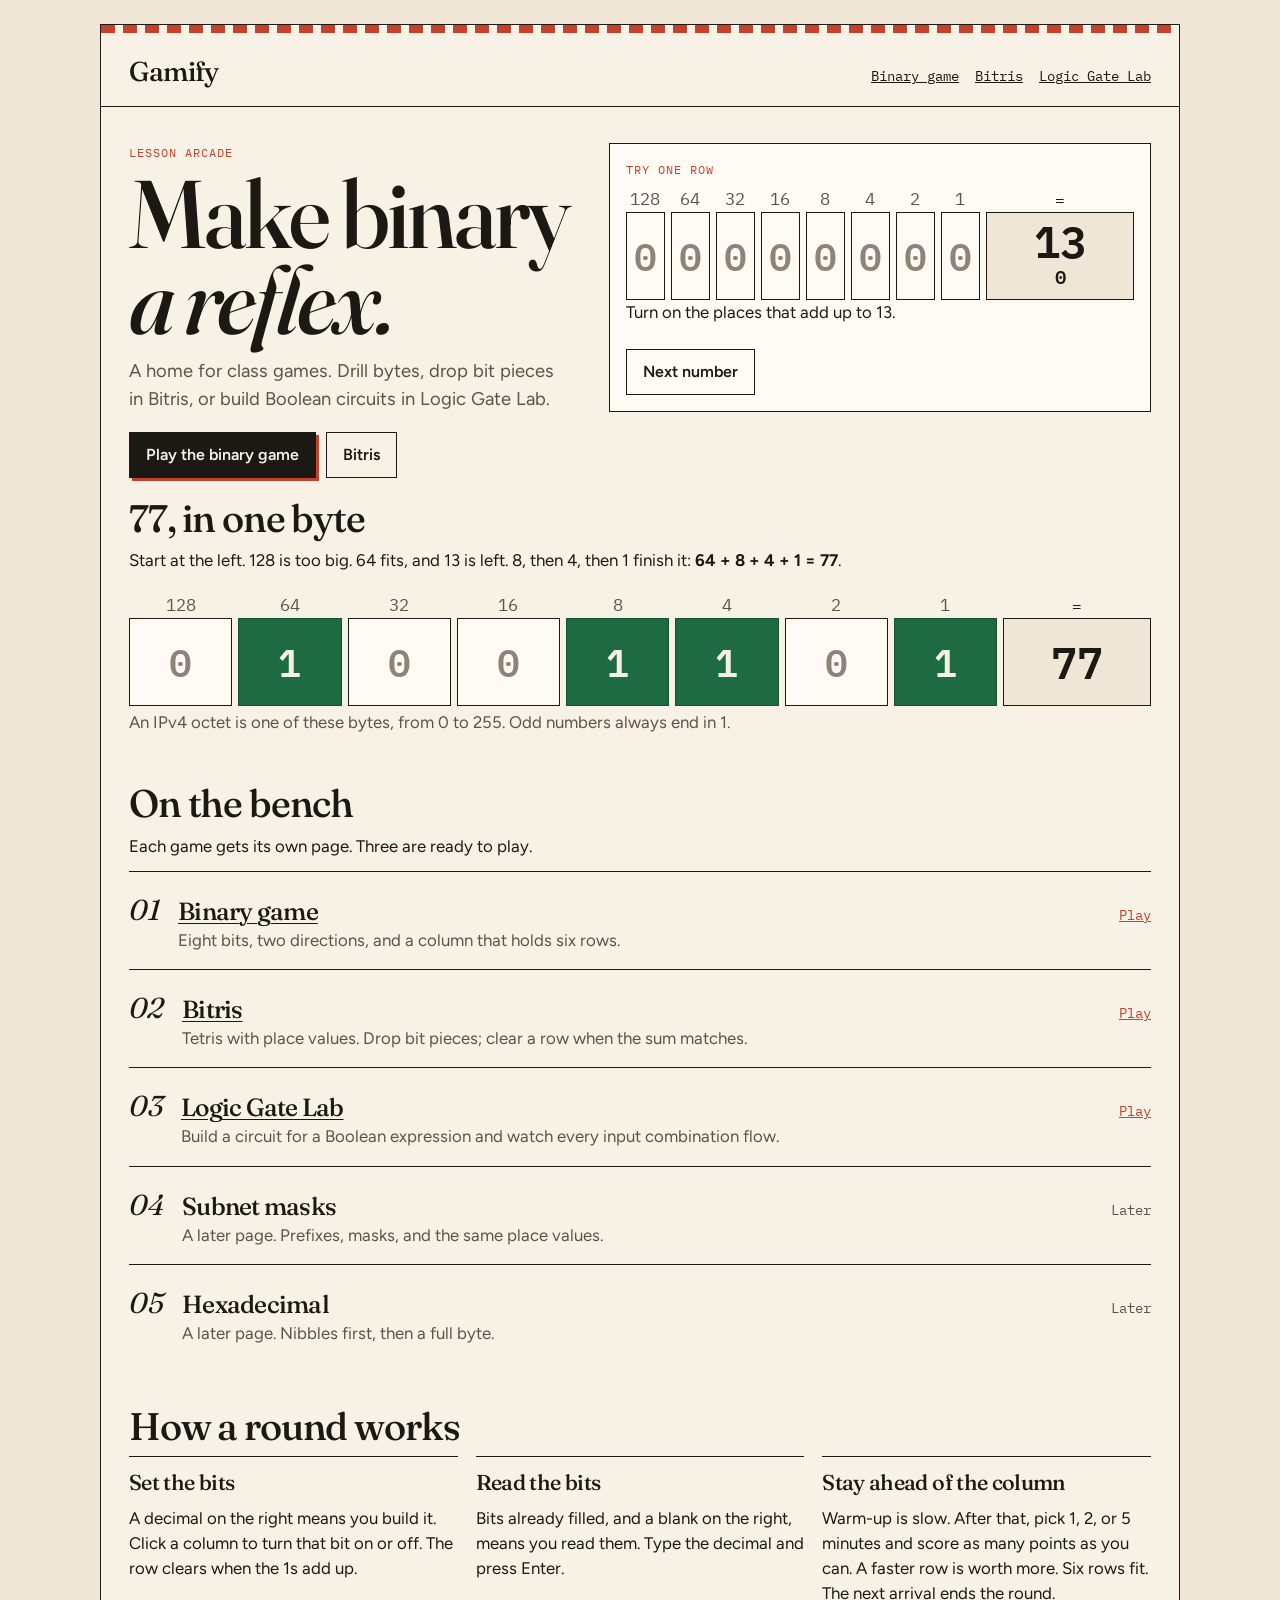
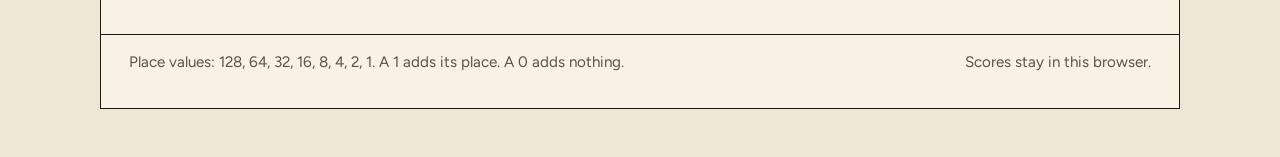
==== commit 691027af: "Add Bitris, a Tetris-like place-value binary game. Eight columns are 128…1. Bit pieces fall; a row c" ====
--- a/index.html
+++ b/index.html
@@ -20,6 +20,7 @@
       <a class="brand" href="./">Gamify</a>
       <nav aria-label="Lessons">
         <a href="binary/">Binary game</a>
+        <a href="bitris/">Bitris</a>
         <a href="gates/">Logic Gate Lab</a>
       </nav>
     </header>
@@ -29,10 +30,10 @@
         <div>
           <p class="kicker">Lesson arcade</p>
           <h1>Make binary <em>a reflex.</em></h1>
-          <p class="deck">A home for class games. Start with the 8-bit binary drill, or build Boolean circuits in Logic Gate Lab.</p>
+          <p class="deck">A home for class games. Drill bytes, drop bit pieces in Bitris, or build Boolean circuits in Logic Gate Lab.</p>
           <div class="actions">
             <a class="button" href="binary/">Play the binary game</a>
-            <a class="button secondary" href="gates/">Logic Gate Lab</a>
+            <a class="button secondary" href="bitris/">Bitris</a>
           </div>
           <p id="landing-best" class="best-line" hidden></p>
         </div>
@@ -78,7 +79,7 @@
 
       <section class="section" aria-labelledby="bench-title">
         <h2 id="bench-title">On the bench</h2>
-        <p>Each game gets its own page. Two are ready to play.</p>
+        <p>Each game gets its own page. Three are ready to play.</p>
         <ol class="bench">
           <li>
             <span class="index">01</span>
@@ -91,13 +92,21 @@
           <li>
             <span class="index">02</span>
             <div>
+              <h3><a href="bitris/">Bitris</a></h3>
+              <p>Tetris with place values. Drop bit pieces; clear a row when the sum matches.</p>
+            </div>
+            <a class="go" href="bitris/">Play</a>
+          </li>
+          <li>
+            <span class="index">03</span>
+            <div>
               <h3><a href="gates/">Logic Gate Lab</a></h3>
               <p>Build a circuit for a Boolean expression and watch every input combination flow.</p>
             </div>
             <a class="go" href="gates/">Play</a>
           </li>
           <li>
-            <span class="index">03</span>
+            <span class="index">04</span>
             <div>
               <h3>Subnet masks</h3>
               <p>A later page. Prefixes, masks, and the same place values.</p>
@@ -105,7 +114,7 @@
             <span class="later">Later</span>
           </li>
           <li>
-            <span class="index">04</span>
+            <span class="index">05</span>
             <div>
               <h3>Hexadecimal</h3>
               <p>A later page. Nibbles first, then a full byte.</p>
--- a/css/site.css
+++ b/css/site.css
@@ -341,14 +341,84 @@
   grid-template-columns: repeat(8, minmax(0, 1fr)) minmax(96px, 148px);
   gap: 6px;
   align-items: stretch;
+  animation: none;
 }
 
 .ruler {
-  margin: 0 0 8px;
+  margin: 8px 0 0;
   color: var(--ink-soft);
   font-family: var(--mono);
   font-size: 1.05rem;
   text-align: center;
+}
+
+body[data-game="binary"] .ruler {
+  margin: 0 0 8px;
+  color: var(--sheet);
+  font-size: 1.05rem;
+  font-weight: 600;
+}
+
+body[data-game="binary"] .ruler .place {
+  display: flex;
+  align-items: center;
+  justify-content: center;
+  min-height: 40px;
+  background: var(--ink);
+  color: var(--sheet);
+}
+
+body[data-game="binary"] .ruler .eq {
+  display: flex;
+  align-items: center;
+  justify-content: center;
+  background: transparent;
+  color: var(--ink);
+  font-size: 1.35rem;
+}
+
+body[data-game="binary"] .setup {
+  display: block;
+  padding: 22px 28px 20px;
+  border-bottom: 1.5px solid var(--ink);
+}
+
+body[data-game="binary"] .setup h1 {
+  margin: 0 0 6px;
+  font-size: clamp(2.3rem, 4.5vw, 3.3rem);
+}
+
+body[data-game="binary"] .banner-row {
+  display: flex;
+  align-items: flex-end;
+  justify-content: space-between;
+  gap: 28px;
+}
+
+body[data-game="binary"] .setup .deck {
+  margin: 0;
+  max-width: 38rem;
+  color: var(--ink);
+}
+
+body[data-game="binary"] .setup form {
+  margin: 0;
+  flex: 0 0 auto;
+}
+
+body[data-game="binary"] .best-pace {
+  margin: 14px 0 0;
+  max-width: none;
+  text-align: left;
+  font-family: var(--mono);
+  font-size: 0.82rem;
+  line-height: 1.45;
+}
+
+body[data-game="binary"][data-status="ready"] .hud,
+body[data-game="binary"][data-status="ready"] .pressure,
+body[data-game="binary"][data-status="ready"] .meter {
+  display: none;
 }
 
 .ruler .place[data-hidden="true"],
@@ -459,17 +529,24 @@
   box-shadow: inset 0 0 0 2px var(--stamp);
 }
 
-.row.entering {
-  animation: drop 420ms cubic-bezier(0.2, 0.7, 0.2, 1);
-}
-
-.row.shake {
+.ticket input:focus,
+.ticket input:focus-visible {
+  outline: none;
+}
+
+.row.shake .bit,
+.row.shake .ticket {
   animation: shake 180ms ease;
 }
 
 .row.clearing {
-  animation: clear-row 450ms ease forwards;
+  position: absolute;
+  width: 0;
+  height: 0;
+  overflow: hidden;
+  opacity: 0;
   pointer-events: none;
+  animation: none;
 }
 
 .lesson {
@@ -646,6 +723,38 @@
   font-size: 1.9rem;
   font-weight: 600;
   line-height: 1;
+  font-variant-numeric: tabular-nums lining-nums;
+}
+
+body[data-game="binary"] .hud {
+  align-items: start;
+  flex-wrap: nowrap;
+  column-gap: 32px;
+}
+
+body[data-game="binary"] .hud-controls {
+  align-items: center;
+  height: 2rem;
+  margin-top: calc(1rem + 3px);
+}
+
+body[data-game="binary"] .stat {
+  display: grid;
+  grid-template-rows: 1rem 2rem 1rem;
+  row-gap: 3px;
+  align-content: start;
+}
+
+body[data-game="binary"] .stat > span,
+body[data-game="binary"] .stat > strong {
+  align-self: end;
+  line-height: 1;
+}
+
+body[data-game="binary"] .mult,
+body[data-game="binary"] .pips {
+  align-self: start;
+  margin-top: 0;
 }
 
 .pace-name {
@@ -655,6 +764,11 @@
 
 .pace-name.clock {
   font-size: 2rem;
+}
+
+body[data-game="binary"] .pace-name,
+body[data-game="binary"] .pace-name.clock {
+  font-size: 1.9rem;
 }
 
 .mult {
@@ -754,12 +868,22 @@
   padding: 16px 28px 8px;
 }
 
+body[data-game="binary"] .shell {
+  margin-top: 12px;
+}
+
+body[data-game="binary"] .play-layout {
+  padding-top: 8px;
+  padding-bottom: 0;
+}
+
 .play {
   min-width: 0;
 }
 
 .play.full .board-wrap {
-  box-shadow: inset 0 0 0 2px var(--stamp);
+  outline: 2px solid var(--stamp);
+  outline-offset: 3px;
 }
 
 .pressure {
@@ -777,6 +901,15 @@
 .meter {
   height: 8px;
   margin-bottom: 10px;
+}
+
+body[data-game="binary"] .meter {
+  margin-bottom: 4px;
+}
+
+body[data-game="binary"] .pressure {
+  margin-bottom: 2px;
+}
   border: 1px solid var(--ink);
   background: #e6dccb;
   overflow: hidden;
@@ -802,18 +935,13 @@
 }
 
 .board {
-  --slot: 96px;
   position: relative;
   display: flex;
   flex-direction: column;
-  justify-content: flex-end;
+  justify-content: flex-start;
   gap: 8px;
-  min-height: calc(6 * var(--slot) + 5 * 8px);
-}
-
-body:not([data-status="playing"]):not([data-status="paused"]):not([data-status="choose"]) .board {
-  min-height: 96px;
-  justify-content: flex-start;
+  min-height: 0;
+  overflow: visible;
 }
 
 .play.topout .board {
@@ -850,12 +978,57 @@
 }
 
 .empty {
-  position: absolute;
+  margin: 0;
+  color: var(--ink-soft);
+}
+
+.keypad {
+  position: fixed;
   left: 0;
   right: 0;
-  top: 40px;
-  margin: 0;
-  color: var(--ink-soft);
+  bottom: 0;
+  z-index: 30;
+  padding: 10px 12px calc(10px + env(safe-area-inset-bottom));
+  background: var(--sheet);
+  border-top: 1.5px solid var(--ink);
+  box-shadow: 0 -8px 0 rgba(27, 25, 20, 0.06);
+}
+
+.keypad-grid {
+  display: grid;
+  grid-template-columns: repeat(3, minmax(0, 1fr));
+  gap: 8px;
+  max-width: 420px;
+  margin: 0 auto;
+}
+
+.keypad button {
+  min-height: 52px;
+  border: 1.5px solid var(--ink);
+  background: var(--ticket);
+  color: var(--ink);
+  font-family: var(--mono);
+  font-size: 1.45rem;
+  font-weight: 600;
+  cursor: pointer;
+  touch-action: manipulation;
+}
+
+.keypad [data-key="back"] {
+  font-family: var(--sans);
+  font-size: 1rem;
+}
+
+.keypad [data-key="enter"] {
+  background: var(--moss);
+  border-color: #174f33;
+  color: var(--moss-ink);
+  font-family: var(--sans);
+  font-size: 1.05rem;
+}
+
+body.keypad-open {
+  padding-bottom: 292px;
 }
 
 .overlay {
@@ -1009,17 +1182,6 @@
   border: 0;
 }
 
-@keyframes drop {
-  from {
-    opacity: 0.4;
-    transform: translateY(calc(-5 * var(--slot, 96px)));
-  }
-  to {
-    opacity: 1;
-    transform: none;
-  }
-}
-
 @keyframes well-hit {
   0%, 100% { transform: none; }
   18% { transform: translateY(-10px); }
@@ -1110,15 +1272,70 @@
     font-size: 2.15rem;
   }
 
+  body[data-game="binary"] .ruler,
+  body[data-game="binary"] .row {
+    grid-template-columns: repeat(8, minmax(0, 1fr)) minmax(54px, 68px);
+    gap: 3px;
+  }
+
+  body[data-game="binary"] .ticket {
+    grid-column: auto;
+    min-height: 0;
+    height: 100%;
+    padding: 1px 2px;
+  }
+
+  body[data-game="binary"] .bit {
+    height: 46px;
+    font-size: 1.15rem;
+  }
+
+  body[data-game="binary"] .ticket input,
+  body[data-game="binary"] .target {
+    min-height: 0;
+    font-size: 1.05rem;
+  }
+
+  body[data-game="binary"] .sum,
+  body[data-game="binary"] .left {
+    min-height: 0;
+    font-size: 0.62rem;
+    line-height: 1.1;
+  }
+
+  body[data-game="binary"] .ruler {
+    margin: 0 0 6px;
+    font-size: 0.78rem;
+  }
+
+  body[data-game="binary"] .ruler .place {
+    min-height: 30px;
+  }
+
+  body[data-game="binary"] .ruler .eq {
+    display: none;
+  }
+
+  body[data-game="binary"] .banner-row {
+    flex-direction: column;
+    align-items: flex-start;
+    gap: 14px;
+  }
+
+  body[data-game="binary"] .setup {
+    padding: 16px 16px 14px;
+  }
+
+  body[data-game="binary"] .best-pace {
+    margin-top: 12px;
+  }
+
+  body[data-game="binary"] .board {
+    gap: 3px;
+  }
+
   .board {
-    --slot: 84px;
     gap: 4px;
-    min-height: calc(6 * var(--slot) + 5 * 4px);
-  }
-
-  body:not([data-status="playing"]):not([data-status="paused"]):not([data-status="choose"]) .board {
-    min-height: 0;
-    justify-content: flex-start;
   }
 
   .guide {
@@ -1140,6 +1357,38 @@
     margin: 0 0 32px;
     border-left: 0;
     border-right: 0;
+  }
+
+  body[data-game="binary"] .hud {
+    display: grid;
+    grid-template-columns: minmax(0, 1fr) minmax(0, 1.45fr) minmax(0, 1fr);
+    align-items: start;
+    column-gap: 10px;
+    row-gap: 14px;
+  }
+
+  body[data-game="binary"] .stat {
+    grid-template-rows: 1rem 1.8rem 1rem;
+  }
+
+  body[data-game="binary"] .stat > strong,
+  body[data-game="binary"] .pace-name,
+  body[data-game="binary"] .pace-name.clock {
+    font-size: 1.65rem;
+  }
+
+  body[data-game="binary"] .hud-controls {
+    grid-column: 3;
+    grid-row: 2;
+    justify-self: end;
+    align-self: start;
+    margin: calc(1rem + 3px) 0 0;
+    height: 1.8rem;
+    justify-content: flex-end;
+  }
+
+  body[data-game="binary"] .toast {
+    grid-column: 1 / -1;
   }
 }
 
@@ -1322,68 +1571,154 @@
 .circuit-board {
   position: relative;
   border: 1.5px solid var(--ink);
-  background:
-    linear-gradient(180deg, rgba(255, 250, 243, 0.9), rgba(239, 230, 214, 0.55)),
-    repeating-linear-gradient(
-      90deg,
-      transparent 0,
-      transparent 19px,
-      rgba(27, 25, 20, 0.04) 19px,
-      rgba(27, 25, 20, 0.04) 20px
-    ),
-    repeating-linear-gradient(
-      0deg,
-      transparent 0,
-      transparent 19px,
-      rgba(27, 25, 20, 0.04) 19px,
-      rgba(27, 25, 20, 0.04) 20px
-    );
+  background: #fffdf8;
   min-height: 220px;
-  padding: 16px;
+  padding: 12px 12px 28px;
   overflow: hidden;
 }
 
-.circuit-board.pulse .wire[data-signal="1"] {
+.circuit-board.picking {
+  min-height: 340px;
+}
+
+.circuit-scroll {
+  display: flex;
+  flex-wrap: nowrap;
+  align-items: center;
+  gap: 4px 10px;
+  overflow-x: auto;
+  padding-bottom: 8px;
+}
+
+.schematic-wrap {
+  flex: 1 1 auto;
+  min-width: 0;
+}
+
+.schematic {
+  display: block;
+  max-width: 100%;
+  overflow: visible;
+}
+
+.sch-wire {
+  stroke: #1b1914;
+  stroke-width: 2.2;
+  fill: none;
+  stroke-linecap: square;
+}
+
+.sch-wire[data-signal="0"] {
+  stroke: #5c5348;
+}
+
+.sch-wire[data-signal="1"] {
+  stroke: var(--moss);
+  stroke-width: 2.6;
+}
+
+.circuit-board.pulse .sch-wire[data-signal="1"] {
   animation: wire-pulse 700ms ease;
 }
 
-.circuit-board.pulse .gate-node[data-signal="1"] .gate-head {
+.sch-dot {
+  fill: #1b1914;
+  stroke: none;
+}
+
+.sch-dot[data-signal="1"] {
+  fill: var(--moss);
+}
+
+.gate-body {
+  stroke: #1b1914;
+  pointer-events: none;
+}
+
+.gate-body path,
+.gate-body polygon,
+.gate-body circle,
+.gate-body rect {
+  stroke: inherit;
+}
+
+.sch-gate[data-signal="1"] .gate-body {
+  stroke: var(--moss);
+}
+
+.circuit-board.pulse .sch-gate[data-signal="1"] .gate-body {
   animation: gate-flash 700ms ease;
 }
 
-.circuit-scroll {
-  display: flex;
-  flex-wrap: wrap;
-  align-items: center;
-  gap: 12px 18px;
-  overflow-x: auto;
-  padding-bottom: 4px;
-}
-
-.circuit-tree {
-  display: flex;
-  align-items: center;
-  min-width: 0;
+.sch-hit {
+  fill: transparent;
+  stroke: none;
+  cursor: pointer;
+  touch-action: manipulation;
+}
+
+.sch-hit:focus,
+.sch-port:focus {
+  outline: none;
+}
+
+.sch-hit:focus-visible {
+  stroke: var(--stamp);
+  stroke-width: 2;
+  stroke-dasharray: 4 3;
+}
+
+.sch-port {
+  fill: #1b1914;
+  stroke: #fffdf8;
+  stroke-width: 1.5;
+  cursor: pointer;
+  touch-action: manipulation;
+}
+
+.sch-port.empty {
+  fill: #fffdf8;
+  stroke: #1b1914;
+  stroke-width: 2;
+  stroke-dasharray: 3 2;
+}
+
+.sch-port:focus-visible {
+  stroke: var(--stamp);
+  stroke-width: 3;
+  stroke-dasharray: none;
+}
+
+.sch-input-label,
+.sch-output-label,
+.gate-fallback-label {
+  font-family: var(--sans);
+  font-size: 15px;
+  font-weight: 600;
+  fill: #1b1914;
+  pointer-events: none;
+}
+
+.sch-bit {
+  font-family: var(--mono);
+  font-size: 12px;
+  font-weight: 600;
+  fill: var(--moss);
+  pointer-events: none;
 }
 
 .lamp-wrap {
   display: flex;
   align-items: center;
   gap: 8px;
-  margin-left: auto;
-}
-
-.wire-out {
-  width: 28px;
-  height: 3px;
-  background: var(--ink);
-  opacity: 0.35;
+  flex: 0 0 auto;
+  padding-right: 4px;
 }
 
 .lamp {
   position: relative;
-  width: 72px;
-  height: 72px;
+  width: 64px;
+  height: 64px;
   border: 1.5px solid var(--ink);
   border-radius: 50%;
   background: #d9d0c2;
@@ -1393,8 +1728,8 @@
 }
 
 .lamp-glass {
-  width: 46px;
-  height: 46px;
+  width: 40px;
+  height: 40px;
   border-radius: 50%;
   border: 1.5px solid var(--ink);
   background: #cfc6b6;
@@ -1414,146 +1749,13 @@
 
 .lamp-label {
   position: absolute;
-  bottom: -1.4rem;
+  bottom: -1.35rem;
   left: 50%;
   transform: translateX(-50%);
-  font-family: var(--mono);
-  font-size: 0.72rem;
-  letter-spacing: 0.06em;
-  text-transform: uppercase;
-  color: var(--ink-soft);
-}
-
-.port,
-.gate-head {
-  border: 1.5px solid var(--ink);
-  background: var(--ticket);
-  font-family: var(--mono);
+  font-family: var(--sans);
+  font-size: 0.85rem;
   font-weight: 600;
-  cursor: pointer;
-  touch-action: manipulation;
-}
-
-.port {
-  min-height: 44px;
-  min-width: 44px;
-  padding: 0 12px;
-  font-size: 0.95rem;
-}
-
-.empty-port {
-  border-style: dashed;
-  color: var(--ink-soft);
-  background: rgba(255, 250, 243, 0.7);
-}
-
-.input-node,
-.gate-node {
-  position: relative;
-  display: flex;
-  align-items: center;
-  gap: 8px;
-}
-
-.input-node {
-  flex-direction: column;
-  align-items: stretch;
-}
-
-.input-port {
-  background: #e8f0ea;
-  min-width: 52px;
-}
-
-.gate-node {
-  flex-direction: column;
-  align-items: stretch;
-  gap: 6px;
-  padding: 8px;
-  border: 1.5px solid var(--ink);
-  background: rgba(255, 250, 243, 0.88);
-}
-
-.gate-head {
-  min-height: 40px;
-  padding: 0 12px;
-  background: #f7ebe6;
-  font-size: 0.95rem;
-}
-
-.gate-node[data-op="AND"] .gate-head { background: #e7efe8; }
-.gate-node[data-op="OR"] .gate-head { background: #efe8df; }
-.gate-node[data-op="NOT"] .gate-head { background: #f3e4e0; }
-.gate-node[data-op="XOR"] .gate-head { background: #e4ebf3; }
-.gate-node[data-op="NAND"] .gate-head { background: #ebe7f2; }
-.gate-node[data-op="NOR"] .gate-head { background: #f1e9d8; }
-
-.gate-inputs {
-  display: flex;
-  flex-direction: column;
-  gap: 8px;
-}
-
-.gate-slot {
-  display: flex;
-  align-items: center;
-  gap: 6px;
-}
-
-.wire {
-  position: relative;
-  width: 18px;
-  height: 3px;
-  flex: 0 0 auto;
-  background: #9a9082;
-  overflow: hidden;
-}
-
-.wire[data-signal="0"] {
-  background: #6d655a;
-}
-
-.wire[data-signal="1"] {
-  background: var(--moss);
-}
-
-.wire[data-signal="1"]::after {
-  content: "";
-  position: absolute;
-  inset: 0;
-  background: linear-gradient(90deg, transparent, #c8efd4, transparent);
-  transform: translateX(-100%);
-}
-
-.circuit-board.pulse .wire[data-signal="1"]::after {
-  animation: signal-run 700ms ease;
-}
-
-.signal-bit {
-  position: absolute;
-  right: 6px;
-  top: 6px;
-  min-width: 1.1rem;
-  text-align: center;
-  font-family: var(--mono);
-  font-size: 0.72rem;
-  font-weight: 600;
-  color: var(--ink-soft);
-  pointer-events: none;
-}
-
-.input-node .signal-bit {
-  position: static;
-  margin-top: 2px;
-}
-
-.gate-node[data-signal="1"] .signal-bit,
-.input-node[data-signal="1"] .signal-bit {
-  color: var(--moss);
-}
-
-.gate-node[data-signal="0"] .signal-bit,
-.input-node[data-signal="0"] .signal-bit {
+  letter-spacing: 0.02em;
   color: var(--ink);
 }
 
@@ -1568,12 +1770,17 @@
   border: 1.5px solid var(--ink);
   background: rgba(247, 241, 230, 0.97);
   box-shadow: 4px 4px 0 var(--ink);
+  overflow-x: hidden;
+  overflow-y: auto;
+  -webkit-overflow-scrolling: touch;
+  max-height: calc(100% - 16px);
 }
 
 .picker-grid {
   display: grid;
   grid-template-columns: repeat(auto-fill, minmax(120px, 1fr));
   gap: 6px;
+  flex: 0 0 auto;
 }
 
 .picker-grid button {
@@ -1584,6 +1791,47 @@
   font-size: 0.9rem;
   cursor: pointer;
   touch-action: manipulation;
+}
+
+@media (max-width: 640px) {
+  .circuit-board {
+    min-height: 300px;
+  }
+
+  .picker {
+    inset: 6px;
+    padding: 10px;
+    gap: 8px;
+  }
+
+  .picker-grid {
+    grid-template-columns: repeat(2, minmax(0, 1fr));
+  }
+
+  .picker-grid button {
+    min-height: 40px;
+    font-size: 0.84rem;
+  }
+
+  .palette .chip {
+    min-height: 28px;
+    padding: 0 8px;
+    font-size: 0.72rem;
+  }
+
+  .bench-tools {
+    flex-direction: column;
+    align-items: stretch;
+  }
+
+  .bench-actions {
+    display: grid;
+    grid-template-columns: repeat(2, minmax(0, 1fr));
+  }
+
+  .bench-actions #check {
+    grid-column: 1 / -1;
+  }
 }
 
 .picker-grid button:hover {
@@ -1780,17 +2028,13 @@
 }
 
 @keyframes wire-pulse {
-  0%, 100% { filter: none; }
-  40% { filter: brightness(1.25); }
-}
-
-@keyframes signal-run {
-  to { transform: translateX(100%); }
+  0%, 100% { stroke-width: 2.6; }
+  40% { stroke-width: 3.6; }
 }
 
 @keyframes gate-flash {
-  0%, 100% { transform: none; }
-  35% { transform: scale(1.04); background: #fff; }
+  0%, 100% { stroke-width: 2.2; }
+  40% { stroke-width: 3.4; }
 }
 
 @keyframes lamp-pop {
@@ -1853,4 +2097,263 @@
   .lamp[data-on="1"] .lamp-glass {
     box-shadow: inset 0 0 0 2px rgba(255, 255, 255, 0.35);
   }
-}
+
+  .well-cell.piece,
+  .clear-flash.show {
+    animation: none !important;
+  }
+}
+
+/* ——— Bitris ——— */
+
+.bitris-setup {
+  display: grid;
+  grid-template-columns: minmax(0, 1.1fr) minmax(0, 0.9fr);
+  gap: 28px;
+  padding: 28px 28px 8px;
+}
+
+.bitris-setup h1 {
+  margin: 0 0 10px;
+  font-size: clamp(2.6rem, 6vw, 4.4rem);
+}
+
+.bitris-setup-form .best-line {
+  margin-top: 12px;
+}
+
+.bitris-layout {
+  display: grid;
+  grid-template-columns: minmax(0, 1.2fr) minmax(220px, 0.8fr);
+  gap: 22px;
+  padding: 16px 28px 20px;
+}
+
+.well-wrap {
+  position: relative;
+  border: 1.5px solid var(--ink);
+  background:
+    linear-gradient(180deg, #fffdf8, #f3ebe0),
+    repeating-linear-gradient(
+      90deg,
+      transparent 0,
+      transparent calc(12.5% - 1px),
+      rgba(27, 25, 20, 0.06) calc(12.5% - 1px),
+      rgba(27, 25, 20, 0.06) 12.5%
+    );
+  padding: 10px;
+  overflow: hidden;
+}
+
+.place-ruler {
+  display: grid;
+  grid-template-columns: repeat(8, minmax(0, 1fr)) minmax(52px, 72px);
+  gap: 4px;
+  margin-bottom: 6px;
+  font-family: var(--mono);
+  font-size: 0.72rem;
+  text-align: center;
+  color: var(--ink-soft);
+}
+
+.well {
+  display: flex;
+  flex-direction: column;
+  gap: 3px;
+  min-height: 420px;
+}
+
+.well-row {
+  display: grid;
+  grid-template-columns: repeat(8, minmax(0, 1fr)) minmax(52px, 72px);
+  gap: 4px;
+  flex: 1 1 0;
+  min-height: 26px;
+}
+
+.well-cell {
+  border: 1.5px solid rgba(27, 25, 20, 0.22);
+  background: rgba(255, 250, 243, 0.55);
+  min-height: 22px;
+}
+
+.well-cell.on {
+  background: var(--moss);
+  border-color: #174f33;
+}
+
+.well-cell.piece {
+  background: var(--stamp);
+  border-color: #8f2e1c;
+  animation: bitris-land 160ms ease;
+}
+
+.well-cell.ghost {
+  background: rgba(196, 65, 43, 0.22);
+  border-style: dashed;
+  border-color: var(--stamp);
+}
+
+.row-target {
+  display: flex;
+  flex-direction: column;
+  align-items: center;
+  justify-content: center;
+  border: 1.5px solid var(--ink);
+  background: var(--ticket);
+  font-family: var(--mono);
+  font-size: 0.85rem;
+  font-weight: 600;
+  line-height: 1.1;
+  min-height: 22px;
+}
+
+.row-target .target-value {
+  display: block;
+}
+
+.row-target small {
+  display: block;
+  margin-top: 2px;
+  font-size: 0.65rem;
+  font-weight: 500;
+  color: var(--ink-soft);
+}
+
+.row-target.empty {
+  color: #b0a696;
+  border-style: dashed;
+}
+
+.row-target.ready {
+  background: #e5f2ea;
+  color: var(--moss);
+}
+
+.row-target.over {
+  background: #f8ebe7;
+  color: var(--stamp);
+}
+
+.clear-flash {
+  margin: 10px 0 0;
+  padding: 8px 12px;
+  border: 1.5px solid var(--ink);
+  background: #e5f2ea;
+  font-family: var(--mono);
+  font-size: 0.95rem;
+  font-weight: 600;
+}
+
+.clear-flash.show {
+  animation: bitris-flash 700ms ease;
+}
+
+.next-panel {
+  margin-bottom: 14px;
+  padding: 12px;
+  border: 1.5px solid var(--ink);
+  background: var(--ticket);
+}
+
+.next-piece {
+  display: grid;
+  gap: 3px;
+  width: min(100%, 120px);
+  margin-top: 6px;
+}
+
+.next-cell {
+  aspect-ratio: 1;
+  border: 1.5px solid rgba(27, 25, 20, 0.18);
+  background: transparent;
+}
+
+.next-cell.on {
+  background: var(--stamp);
+  border-color: #8f2e1c;
+}
+
+.bitris-side .pad {
+  display: grid;
+  grid-template-columns: repeat(3, 1fr);
+  gap: 6px;
+  margin-bottom: 16px;
+}
+
+.bitris-side .pad button {
+  min-height: 46px;
+  border: 1.5px solid var(--ink);
+  background: var(--ticket);
+  font-family: var(--mono);
+  font-size: 1.05rem;
+  cursor: pointer;
+  touch-action: manipulation;
+}
+
+.bitris-side .pad button[data-act="hard"] {
+  grid-column: 1 / -1;
+  background: var(--ink);
+  color: var(--sheet);
+}
+
+.bitris-side .pad button:hover {
+  background: #fff;
+}
+
+.bitris-side .pad button[data-act="hard"]:hover {
+  background: #333;
+}
+
+.bitris-stage .overlay .card {
+  display: flex;
+  flex-direction: column;
+  gap: 8px;
+}
+
+.bitris-stage .overlay .card .button {
+  width: 100%;
+}
+
+#overlay-actions {
+  display: flex;
+  flex-direction: column;
+  gap: 8px;
+}
+
+@keyframes bitris-land {
+  from { transform: scale(0.92); opacity: 0.7; }
+  to { transform: none; opacity: 1; }
+}
+
+@keyframes bitris-flash {
+  from { opacity: 0; transform: translateY(6px); }
+  to { opacity: 1; transform: none; }
+}
+
+@media (max-width: 860px) {
+  .bitris-setup,
+  .bitris-layout {
+    grid-template-columns: 1fr;
+  }
+}
+
+@media (max-width: 640px) {
+  .bitris-setup,
+  .bitris-layout {
+    padding-left: 16px;
+    padding-right: 16px;
+  }
+
+  .well {
+    min-height: 360px;
+  }
+
+  .place-ruler {
+    font-size: 0.62rem;
+  }
+
+  .row-target {
+    font-size: 0.75rem;
+  }
+}
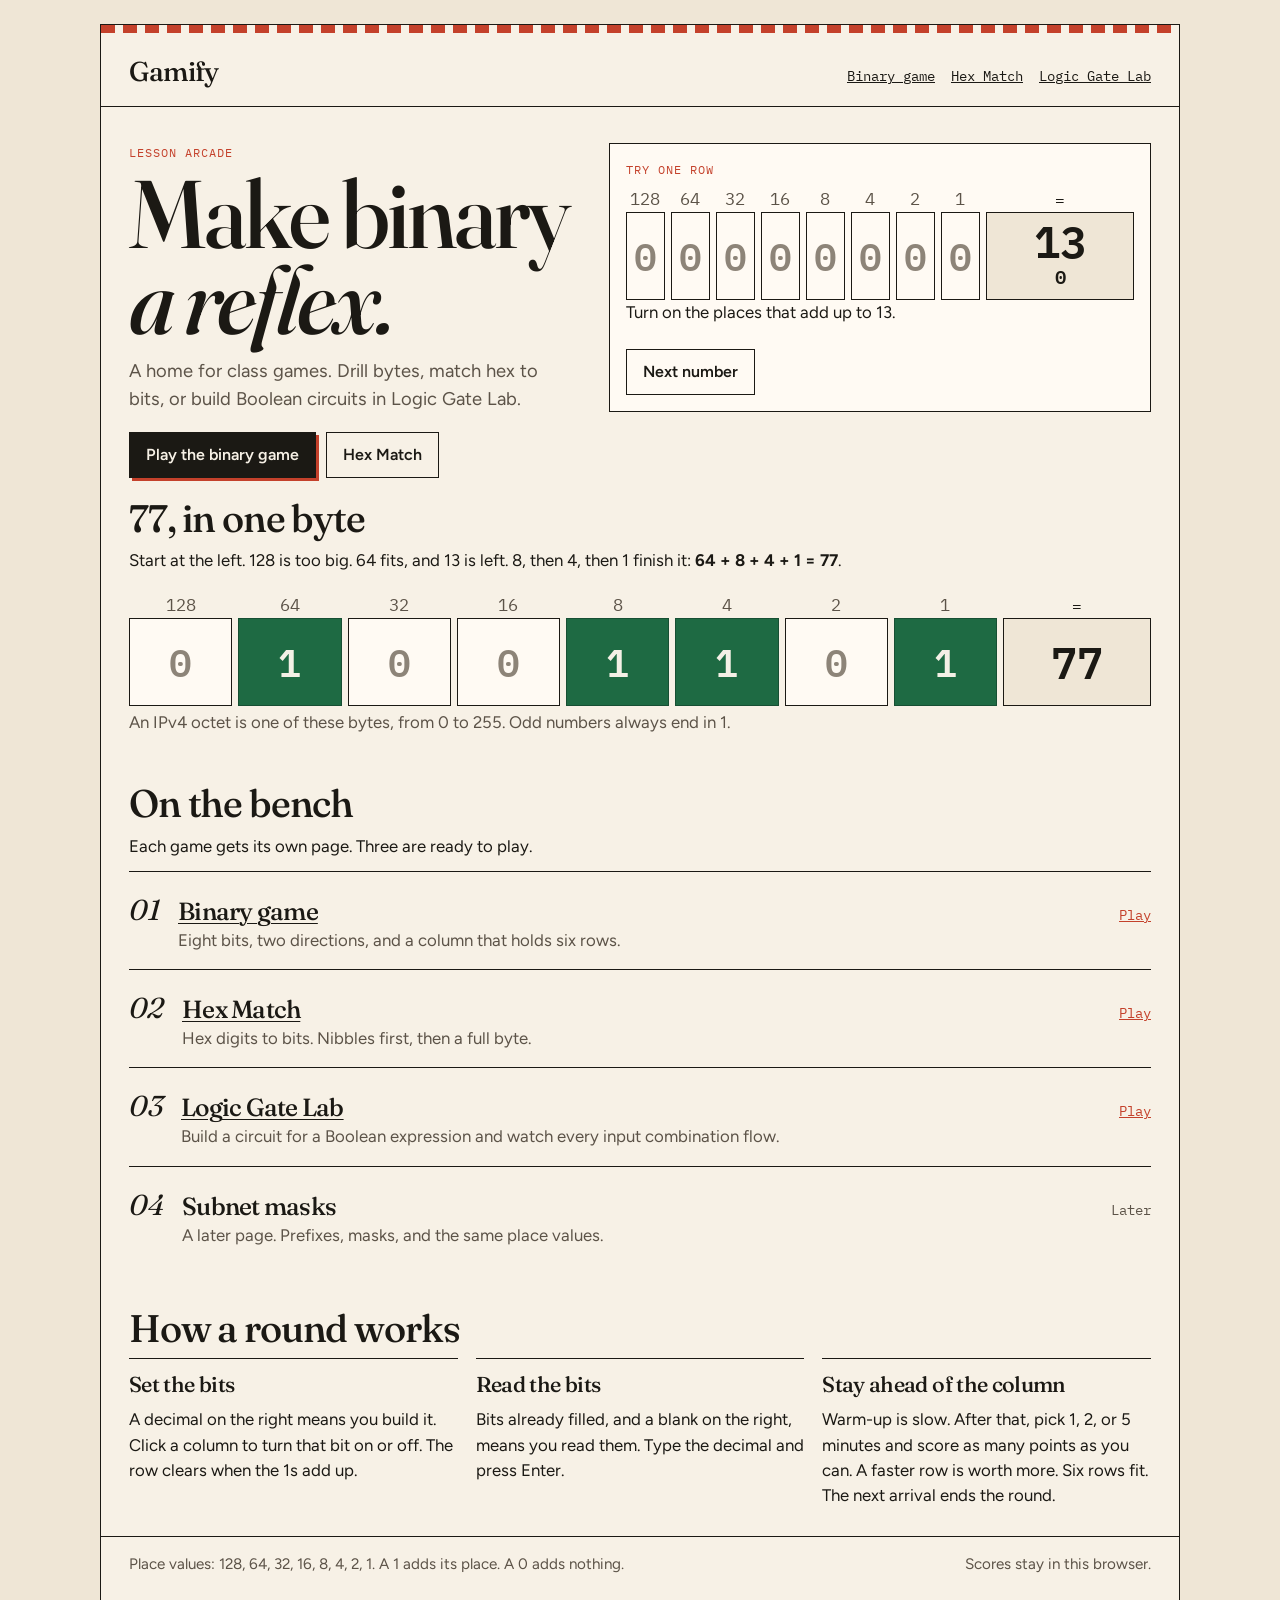
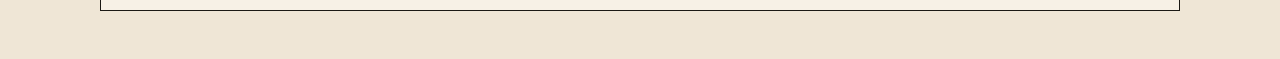
==== commit 76a39ffe: "Add Hex Match UI, replace Bitris with hex ↔ bits drill. Wire hex-game.js to HexLogic (guide, warm-up" ====
--- a/index.html
+++ b/index.html
@@ -20,7 +20,7 @@
       <a class="brand" href="./">Gamify</a>
       <nav aria-label="Lessons">
         <a href="binary/">Binary game</a>
-        <a href="bitris/">Bitris</a>
+        <a href="hex/">Hex Match</a>
         <a href="gates/">Logic Gate Lab</a>
       </nav>
     </header>
@@ -30,10 +30,10 @@
         <div>
           <p class="kicker">Lesson arcade</p>
           <h1>Make binary <em>a reflex.</em></h1>
-          <p class="deck">A home for class games. Drill bytes, drop bit pieces in Bitris, or build Boolean circuits in Logic Gate Lab.</p>
+          <p class="deck">A home for class games. Drill bytes, match hex to bits, or build Boolean circuits in Logic Gate Lab.</p>
           <div class="actions">
             <a class="button" href="binary/">Play the binary game</a>
-            <a class="button secondary" href="bitris/">Bitris</a>
+            <a class="button secondary" href="hex/">Hex Match</a>
           </div>
           <p id="landing-best" class="best-line" hidden></p>
         </div>
@@ -92,10 +92,10 @@
           <li>
             <span class="index">02</span>
             <div>
-              <h3><a href="bitris/">Bitris</a></h3>
-              <p>Tetris with place values. Drop bit pieces; clear a row when the sum matches.</p>
+              <h3><a href="hex/">Hex Match</a></h3>
+              <p>Hex digits to bits. Nibbles first, then a full byte.</p>
             </div>
-            <a class="go" href="bitris/">Play</a>
+            <a class="go" href="hex/">Play</a>
           </li>
           <li>
             <span class="index">03</span>
@@ -110,14 +110,6 @@
             <div>
               <h3>Subnet masks</h3>
               <p>A later page. Prefixes, masks, and the same place values.</p>
-            </div>
-            <span class="later">Later</span>
-          </li>
-          <li>
-            <span class="index">05</span>
-            <div>
-              <h3>Hexadecimal</h3>
-              <p>A later page. Nibbles first, then a full byte.</p>
             </div>
             <span class="later">Later</span>
           </li>
--- a/css/site.css
+++ b/css/site.css
@@ -2098,262 +2098,119 @@
     box-shadow: inset 0 0 0 2px rgba(255, 255, 255, 0.35);
   }
 
-  .well-cell.piece,
-  .clear-flash.show {
-    animation: none !important;
-  }
-}
-
-/* ——— Bitris ——— */
-
-.bitris-setup {
-  display: grid;
-  grid-template-columns: minmax(0, 1.1fr) minmax(0, 0.9fr);
-  gap: 28px;
-  padding: 28px 28px 8px;
-}
-
-.bitris-setup h1 {
-  margin: 0 0 10px;
-  font-size: clamp(2.6rem, 6vw, 4.4rem);
-}
-
-.bitris-setup-form .best-line {
-  margin-top: 12px;
-}
-
-.bitris-layout {
-  display: grid;
-  grid-template-columns: minmax(0, 1.2fr) minmax(220px, 0.8fr);
-  gap: 22px;
-  padding: 16px 28px 20px;
-}
-
-.well-wrap {
-  position: relative;
-  border: 1.5px solid var(--ink);
-  background:
-    linear-gradient(180deg, #fffdf8, #f3ebe0),
-    repeating-linear-gradient(
-      90deg,
-      transparent 0,
-      transparent calc(12.5% - 1px),
-      rgba(27, 25, 20, 0.06) calc(12.5% - 1px),
-      rgba(27, 25, 20, 0.06) 12.5%
-    );
-  padding: 10px;
-  overflow: hidden;
-}
-
-.place-ruler {
-  display: grid;
-  grid-template-columns: repeat(8, minmax(0, 1fr)) minmax(52px, 72px);
-  gap: 4px;
-  margin-bottom: 6px;
-  font-family: var(--mono);
-  font-size: 0.72rem;
-  text-align: center;
-  color: var(--ink-soft);
-}
-
-.well {
-  display: flex;
-  flex-direction: column;
-  gap: 3px;
-  min-height: 420px;
-}
-
-.well-row {
-  display: grid;
-  grid-template-columns: repeat(8, minmax(0, 1fr)) minmax(52px, 72px);
-  gap: 4px;
-  flex: 1 1 0;
-  min-height: 26px;
-}
-
-.well-cell {
-  border: 1.5px solid rgba(27, 25, 20, 0.22);
-  background: rgba(255, 250, 243, 0.55);
-  min-height: 22px;
-}
-
-.well-cell.on {
-  background: var(--moss);
-  border-color: #174f33;
-}
-
-.well-cell.piece {
-  background: var(--stamp);
-  border-color: #8f2e1c;
-  animation: bitris-land 160ms ease;
-}
-
-.well-cell.ghost {
-  background: rgba(196, 65, 43, 0.22);
-  border-style: dashed;
-  border-color: var(--stamp);
-}
-
-.row-target {
-  display: flex;
-  flex-direction: column;
+}
+
+/* ——— Hex Match ——— */
+
+body[data-game="hex"] .ruler,
+body[data-game="hex"] .row {
+  gap: 6px;
+  align-items: stretch;
+}
+
+body[data-game="hex"] .ruler[data-width="4"],
+body[data-game="hex"] .row[data-width="4"] {
+  grid-template-columns: repeat(4, minmax(0, 1fr)) minmax(96px, 148px);
+}
+
+body[data-game="hex"] .ruler[data-width="8"],
+body[data-game="hex"] .row[data-width="8"] {
+  grid-template-columns: repeat(8, minmax(0, 1fr)) minmax(96px, 148px);
+}
+
+body[data-game="hex"] .ruler {
+  margin: 0 0 8px;
+  color: var(--sheet);
+  font-size: 1.05rem;
+  font-weight: 600;
+}
+
+body[data-game="hex"] .ruler .place {
+  display: flex;
   align-items: center;
   justify-content: center;
-  border: 1.5px solid var(--ink);
-  background: var(--ticket);
-  font-family: var(--mono);
-  font-size: 0.85rem;
-  font-weight: 600;
-  line-height: 1.1;
-  min-height: 22px;
-}
-
-.row-target .target-value {
-  display: block;
-}
-
-.row-target small {
-  display: block;
-  margin-top: 2px;
-  font-size: 0.65rem;
-  font-weight: 500;
-  color: var(--ink-soft);
-}
-
-.row-target.empty {
-  color: #b0a696;
-  border-style: dashed;
-}
-
-.row-target.ready {
-  background: #e5f2ea;
-  color: var(--moss);
-}
-
-.row-target.over {
-  background: #f8ebe7;
-  color: var(--stamp);
-}
-
-.clear-flash {
-  margin: 10px 0 0;
-  padding: 8px 12px;
-  border: 1.5px solid var(--ink);
-  background: #e5f2ea;
-  font-family: var(--mono);
-  font-size: 0.95rem;
-  font-weight: 600;
-}
-
-.clear-flash.show {
-  animation: bitris-flash 700ms ease;
-}
-
-.next-panel {
-  margin-bottom: 14px;
-  padding: 12px;
-  border: 1.5px solid var(--ink);
-  background: var(--ticket);
-}
-
-.next-piece {
-  display: grid;
-  gap: 3px;
-  width: min(100%, 120px);
-  margin-top: 6px;
-}
-
-.next-cell {
-  aspect-ratio: 1;
-  border: 1.5px solid rgba(27, 25, 20, 0.18);
-  background: transparent;
-}
-
-.next-cell.on {
-  background: var(--stamp);
-  border-color: #8f2e1c;
-}
-
-.bitris-side .pad {
-  display: grid;
-  grid-template-columns: repeat(3, 1fr);
-  gap: 6px;
-  margin-bottom: 16px;
-}
-
-.bitris-side .pad button {
-  min-height: 46px;
-  border: 1.5px solid var(--ink);
-  background: var(--ticket);
-  font-family: var(--mono);
-  font-size: 1.05rem;
-  cursor: pointer;
-  touch-action: manipulation;
-}
-
-.bitris-side .pad button[data-act="hard"] {
-  grid-column: 1 / -1;
+  min-height: 40px;
   background: var(--ink);
   color: var(--sheet);
 }
 
-.bitris-side .pad button:hover {
-  background: #fff;
-}
-
-.bitris-side .pad button[data-act="hard"]:hover {
-  background: #333;
-}
-
-.bitris-stage .overlay .card {
-  display: flex;
-  flex-direction: column;
+body[data-game="hex"] .ruler .eq {
+  display: flex;
+  align-items: center;
+  justify-content: center;
+  background: transparent;
+  color: var(--ink);
+  font-size: 1.35rem;
+}
+
+body[data-game="hex"] .bit.nibble-gap,
+body[data-game="hex"] .ruler .place.nibble-gap {
+  margin-right: 10px;
+}
+
+body[data-game="hex"] .ticket .target.hex {
+  font-family: var(--mono);
+  letter-spacing: 0.04em;
+}
+
+body[data-game="hex"] .hex-keys {
+  display: grid;
+  grid-template-columns: repeat(4, minmax(0, 1fr));
   gap: 8px;
-}
-
-.bitris-stage .overlay .card .button {
-  width: 100%;
-}
-
-#overlay-actions {
-  display: flex;
-  flex-direction: column;
-  gap: 8px;
-}
-
-@keyframes bitris-land {
-  from { transform: scale(0.92); opacity: 0.7; }
-  to { transform: none; opacity: 1; }
-}
-
-@keyframes bitris-flash {
-  from { opacity: 0; transform: translateY(6px); }
-  to { opacity: 1; transform: none; }
-}
-
-@media (max-width: 860px) {
-  .bitris-setup,
-  .bitris-layout {
-    grid-template-columns: 1fr;
-  }
-}
-
-@media (max-width: 640px) {
-  .bitris-setup,
-  .bitris-layout {
-    padding-left: 16px;
-    padding-right: 16px;
-  }
-
-  .well {
-    min-height: 360px;
-  }
-
-  .place-ruler {
+  max-width: 420px;
+  margin: 0 auto;
+}
+
+body[data-game="hex"] .hex-keys [data-key="back"] {
+  grid-column: span 2;
+}
+
+body[data-game="hex"] .hex-keys [data-key="enter"] {
+  grid-column: span 2;
+}
+
+body[data-game="hex"][data-status="ready"] .hud,
+body[data-game="hex"][data-status="ready"] .pressure,
+body[data-game="hex"][data-status="ready"] .meter {
+  display: none;
+}
+
+@media (max-width: 720px) {
+  body[data-game="hex"] .ruler[data-width="4"],
+  body[data-game="hex"] .row[data-width="4"] {
+    grid-template-columns: repeat(4, minmax(0, 1fr)) minmax(54px, 68px);
+    gap: 3px;
+  }
+
+  body[data-game="hex"] .ruler[data-width="8"],
+  body[data-game="hex"] .row[data-width="8"] {
+    grid-template-columns: repeat(8, minmax(0, 1fr)) minmax(54px, 68px);
+    gap: 3px;
+  }
+
+  body[data-game="hex"] .bit {
+    height: 46px;
+    font-size: 1.15rem;
+  }
+
+  body[data-game="hex"] .ticket input,
+  body[data-game="hex"] .target {
+    min-height: 0;
+    font-size: 1.05rem;
+  }
+
+  body[data-game="hex"] .sum {
+    min-height: 0;
     font-size: 0.62rem;
-  }
-
-  .row-target {
-    font-size: 0.75rem;
-  }
-}
+    line-height: 1.1;
+  }
+
+  body[data-game="hex"] .bit.nibble-gap,
+  body[data-game="hex"] .ruler .place.nibble-gap {
+    margin-right: 6px;
+  }
+
+  body[data-game="hex"] .ruler .eq {
+    display: none;
+  }
+}
